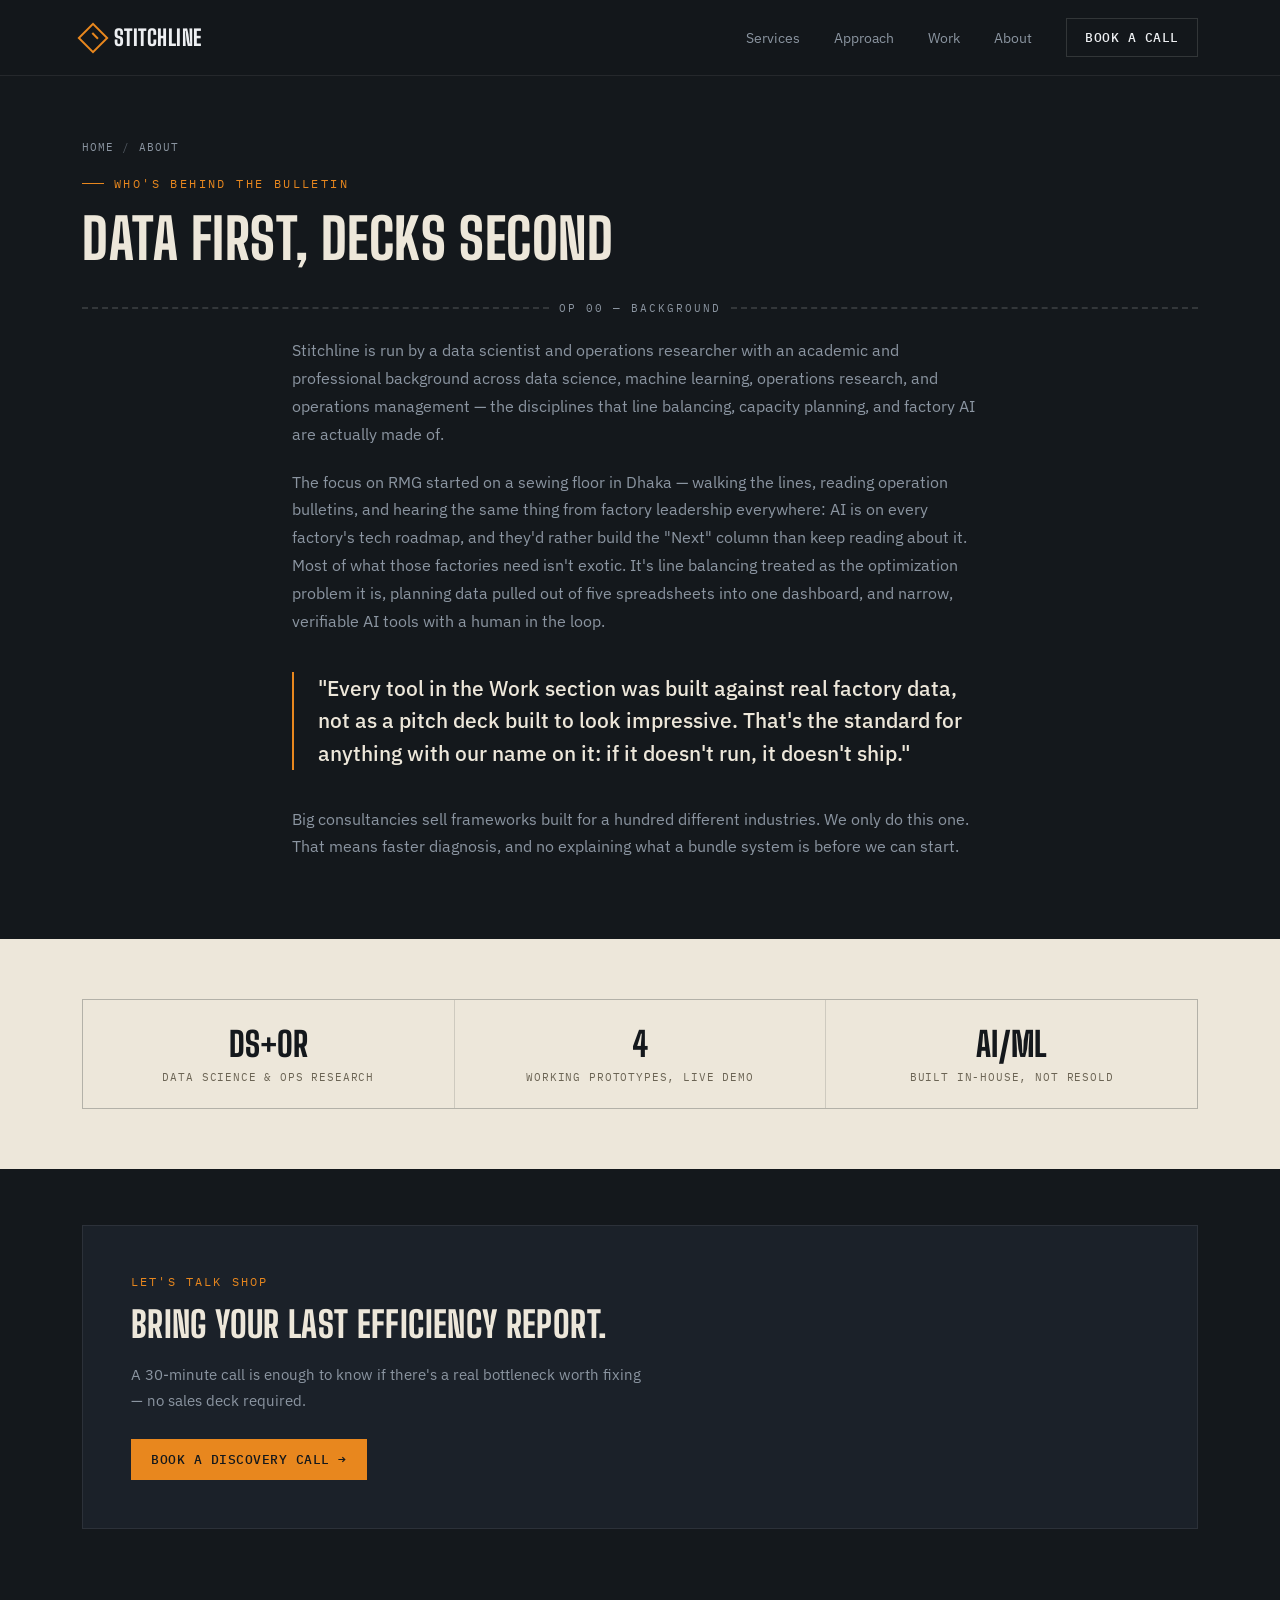
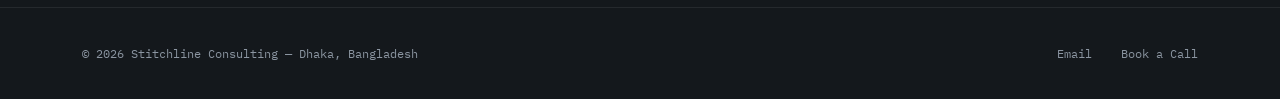
==== about.html @ 305a1938 "Stitchline demo site — 6-page static marketing site for RMG consulting Co-Authored-By: Claude Fable " ====
<!DOCTYPE html>
<html lang="en">
<head>
<meta charset="UTF-8">
<meta name="viewport" content="width=device-width, initial-scale=1.0">
<meta name="description" content="The data-science and operations-research background behind Stitchline's consulting for RMG manufacturers.">
<title>About — Stitchline</title>
<link rel="icon" href="data:image/svg+xml,%3Csvg xmlns=%27http://www.w3.org/2000/svg%27 viewBox=%270 0 32 32%27%3E%3Crect x=%276%27 y=%276%27 width=%2720%27 height=%2720%27 fill=%27none%27 stroke=%27%23e8871e%27 stroke-width=%273%27 transform=%27rotate(45 16 16)%27/%3E%3C/svg%3E">
<link rel="preconnect" href="https://fonts.googleapis.com">
<link href="https://fonts.googleapis.com/css2?family=Big+Shoulders+Display:wght@600;700;800&family=IBM+Plex+Sans:wght@400;500;600&family=IBM+Plex+Mono:wght@400;500&display=swap" rel="stylesheet">
<style>
  :root{
    --ink:#14181c;
    --panel:#1b2129;
    --panel-2:#222932;
    --paper:#ede7da;
    --paper-dim:#ddd5c2;
    --accent:#e8871e;
    --accent-2:#4fa88f;
    --text:#edeff2;
    --text-dim:#8b95a1;
    --line:rgba(237,239,242,0.14);
    --line-soft:rgba(237,239,242,0.08);
  }
  *{box-sizing:border-box;}
  html{scroll-behavior:smooth;}
  body{
    margin:0;
    background:var(--ink);
    color:var(--text);
    font-family:'IBM Plex Sans', sans-serif;
    -webkit-font-smoothing:antialiased;
  }
  h1,h2,h3{
    font-family:'Big Shoulders Display', sans-serif;
    font-weight:800;
    text-transform:uppercase;
    letter-spacing:0.01em;
    margin:0;
  }
  .mono{font-family:'IBM Plex Mono', monospace;}
  a{color:inherit;}
  .wrap{max-width:1180px; margin:0 auto; padding:0 32px;}
  img,svg{display:block; max-width:100%;}

  /* ---------- stitch divider ---------- */
  .stitch{
    display:flex; align-items:center; gap:10px;
    padding:14px 0;
  }
  .stitch .dashes{
    flex:1; height:0;
    border-top:2px dashed var(--line);
  }
  .stitch .label{
    font-family:'IBM Plex Mono', monospace;
    font-size:11px;
    letter-spacing:0.18em;
    color:var(--text-dim);
    white-space:nowrap;
    text-transform:uppercase;
  }

  /* ---------- nav ---------- */
  .nav{
    position:sticky; top:0; z-index:50;
    background:rgba(20,24,28,0.92);
    backdrop-filter:blur(6px);
    border-bottom:1px solid var(--line-soft);
  }
  .nav-inner{
    display:flex; align-items:center; justify-content:space-between;
    padding:18px 32px;
    max-width:1180px; margin:0 auto;
  }
  .brand{
    display:flex; align-items:center; gap:10px;
    font-family:'Big Shoulders Display', sans-serif;
    font-weight:800; font-size:22px; letter-spacing:0.02em;
  }
  .brand .mark{
    width:22px; height:22px;
    border:2px solid var(--accent);
    position:relative;
    transform:rotate(45deg);
  }
  .brand .mark::after{
    content:"";
    position:absolute; inset:5px;
    border-top:2px dashed var(--accent);
  }
  .nav-links{
    display:flex; align-items:center; gap:34px;
    font-size:14px;
    color:var(--text-dim);
  }
  .nav-links a{
    text-decoration:none;
    transition:color .15s ease;
  }
  .nav-links a:hover{color:var(--text);}
  .btn{
    display:inline-flex; align-items:center; gap:8px;
    font-family:'IBM Plex Mono', monospace;
    font-size:13px; letter-spacing:0.04em; text-transform:uppercase;
    padding:12px 20px;
    background:var(--accent);
    color:#14181c;
    text-decoration:none;
    border:none;
    cursor:pointer;
    font-weight:500;
    transition:transform .15s ease, background .15s ease;
  }
  .btn:hover{background:#f49a3a; transform:translateY(-1px);}
  .btn-ghost{
    background:transparent;
    color:var(--text);
    border:1px solid var(--line);
  }
  .btn-ghost:hover{border-color:var(--accent); color:var(--accent); background:transparent;}
  .nav-toggle{
    display:none;
    background:none;
    border:1px solid var(--line);
    color:var(--text);
    font-size:18px; line-height:1;
    padding:8px 12px;
    cursor:pointer;
  }
  @media (max-width:920px){
    .nav-toggle{display:block;}
    .nav-links.open{
      display:flex; flex-direction:column; align-items:flex-start; gap:20px;
      position:absolute; top:100%; left:0; right:0;
      background:var(--ink);
      border-bottom:1px solid var(--line-soft);
      padding:22px 32px;
    }
  }

  /* ---------- hero ---------- */
  .hero{
    padding:88px 0 60px;
    position:relative;
    overflow:hidden;
  }
  .hero-grid{
    display:grid;
    grid-template-columns:1.05fr 0.95fr;
    gap:56px;
    align-items:center;
  }
  .eyebrow{
    font-family:'IBM Plex Mono', monospace;
    font-size:12px; letter-spacing:0.2em; text-transform:uppercase;
    color:var(--accent);
    display:flex; align-items:center; gap:10px;
    margin-bottom:20px;
  }
  .eyebrow::before{
    content:"";
    width:22px; height:1px;
    background:var(--accent);
  }
  .hero h1{
    font-size:clamp(40px,5vw,64px);
    line-height:0.98;
    color:var(--paper);
  }
  .hero h1 .accent{color:var(--accent);}
  .hero p.sub{
    font-size:17px;
    line-height:1.6;
    color:var(--text-dim);
    max-width:480px;
    margin:24px 0 34px;
  }
  .hero-ctas{display:flex; gap:14px; flex-wrap:wrap;}

  .hero-stats{
    display:flex; gap:34px;
    margin-top:46px;
    padding-top:26px;
    border-top:1px solid var(--line-soft);
  }
  .hero-stats div{display:flex; flex-direction:column; gap:4px;}
  .hero-stats .num{
    font-family:'Big Shoulders Display', sans-serif;
    font-weight:700; font-size:30px; color:var(--paper);
  }
  .hero-stats .lbl{
    font-family:'IBM Plex Mono', monospace;
    font-size:11px; letter-spacing:0.08em; text-transform:uppercase; color:var(--text-dim);
  }

  /* ---------- line balancing chart (hero visual) ---------- */
  .chart-card{
    background:var(--panel);
    border:1px solid var(--line-soft);
    padding:22px 22px 18px;
  }
  .chart-card .chart-head{
    display:flex; justify-content:space-between; align-items:baseline;
    margin-bottom:16px;
    font-family:'IBM Plex Mono', monospace;
    font-size:11px; letter-spacing:0.08em; text-transform:uppercase; color:var(--text-dim);
  }
  .chart-card .chart-head .tag{
    color:var(--accent-2);
  }
  .bars{
    display:flex; align-items:flex-end; gap:10px;
    height:180px;
    position:relative;
  }
  .bars .target{
    position:absolute; left:0; right:0;
    border-top:2px dashed var(--text-dim);
    opacity:.6;
  }
  .bar-col{flex:1; display:flex; flex-direction:column; align-items:center; gap:8px;}
  .bar{
    width:100%;
    background:var(--panel-2);
    border-top:3px solid var(--accent);
    position:relative;
  }
  .bar.balanced{border-top-color:var(--accent-2);}
  .bar-col .op{
    font-family:'IBM Plex Mono', monospace;
    font-size:10px; color:var(--text-dim);
  }
  .chart-foot{
    display:flex; justify-content:space-between;
    margin-top:14px; padding-top:14px;
    border-top:1px solid var(--line-soft);
    font-family:'IBM Plex Mono', monospace;
    font-size:11px; color:var(--text-dim);
  }
  .chart-foot b{color:var(--paper); font-weight:500;}

  /* ---------- section shell ---------- */
  section{padding:78px 0;}
  .section-head{
    display:flex; justify-content:space-between; align-items:flex-end;
    gap:20px; margin-bottom:44px; flex-wrap:wrap;
  }
  .section-head h2{
    font-size:clamp(28px,3.4vw,42px);
    color:var(--paper);
  }
  .section-head p{
    color:var(--text-dim);
    max-width:420px;
    line-height:1.6;
    font-size:15px;
  }
  .kicker{
    font-family:'IBM Plex Mono', monospace;
    font-size:12px; letter-spacing:0.18em; text-transform:uppercase;
    color:var(--accent); margin-bottom:10px; display:block;
  }

  /* ---------- operation bulletin (services) ---------- */
  .bulletin{
    background:var(--panel);
    border:1px solid var(--line-soft);
  }
  .bulletin-row{
    display:grid;
    grid-template-columns:70px 1.4fr 1fr 1fr;
    gap:20px;
    padding:22px 26px;
    border-bottom:1px solid var(--line-soft);
    align-items:center;
    transition:background .15s ease;
  }
  .bulletin-row:last-child{border-bottom:none;}
  .bulletin-row:hover{background:var(--panel-2);}
  .bulletin-row.head{
    font-family:'IBM Plex Mono', monospace;
    font-size:11px; letter-spacing:0.1em; text-transform:uppercase;
    color:var(--text-dim);
    padding:14px 26px;
  }
  .op-no{
    font-family:'IBM Plex Mono', monospace;
    font-size:13px; color:var(--accent);
  }
  .op-name{
    font-size:17px; font-weight:600; color:var(--paper);
  }
  .op-name span{
    display:block; font-size:13px; font-weight:400; color:var(--text-dim); margin-top:4px; line-height:1.5;
  }
  .op-method, .op-outcome{
    font-family:'IBM Plex Mono', monospace;
    font-size:12.5px; color:var(--text-dim); line-height:1.6;
  }
  .op-outcome b{color:var(--accent-2); font-weight:500;}

  /* ---------- pillar tags ---------- */
  .pillar-tag{
    display:inline-flex; align-items:center; justify-content:center;
    width:22px; height:22px;
    font-family:'IBM Plex Mono', monospace;
    font-size:10px; font-weight:500;
    border:1px solid var(--line);
    color:var(--text-dim);
    flex-shrink:0;
  }
  .pillar-tag.on{
    border-color:var(--accent-2);
    color:var(--accent-2);
  }

  /* ---------- AI maturity ladder ---------- */
  .ladder-legend{
    display:flex; gap:22px; margin-bottom:26px; flex-wrap:wrap;
    font-family:'IBM Plex Mono', monospace; font-size:11.5px; color:var(--text-dim);
  }
  .ladder-legend span{display:flex; align-items:center; gap:8px;}
  .ladder-legend i{width:10px; height:10px; display:inline-block;}
  .ladder{
    background:var(--panel);
    border:1px solid var(--line-soft);
  }
  .ladder-row{
    display:grid;
    grid-template-columns:210px 1fr 1fr 1fr;
    border-bottom:1px solid var(--line-soft);
  }
  .ladder-row:last-child{border-bottom:none;}
  .ladder-row.head > div{
    font-family:'IBM Plex Mono', monospace;
    font-size:10.5px; letter-spacing:0.1em; text-transform:uppercase;
    color:var(--text-dim);
    padding:14px 20px;
  }
  .ladder-row.head .now-col{color:var(--text-dim);}
  .ladder-row.head .next-col{color:var(--accent);}
  .ladder-row.head .future-col{color:var(--text-dim);}
  .ladder-cap{
    padding:20px 20px 20px 22px;
    display:flex; align-items:center; gap:10px;
    border-right:1px solid var(--line-soft);
  }
  .ladder-cap .name{font-size:14.5px; font-weight:600; color:var(--paper); line-height:1.4;}
  .ladder-cell{
    padding:18px 20px;
    font-size:12.5px; line-height:1.6; color:var(--text-dim);
    border-right:1px solid var(--line-soft);
  }
  .ladder-cell:last-child{border-right:none;}
  .ladder-cell.next-col{
    background:rgba(232,135,30,0.07);
    color:var(--paper);
    position:relative;
  }
  .ladder-note{
    margin-top:22px;
    padding:18px 22px;
    border:1px dashed var(--line);
    display:flex; align-items:center; gap:14px;
    font-size:13px; color:var(--text-dim); line-height:1.6;
  }
  .ladder-note b{color:var(--accent); font-weight:500;}

  /* ---------- approach (line stations) ---------- */
  .stations{
    display:grid;
    grid-template-columns:repeat(4,1fr);
    gap:1px;
    background:var(--line-soft);
    border:1px solid var(--line-soft);
  }
  .station{
    background:var(--ink);
    padding:30px 26px;
    position:relative;
  }
  .station .st-no{
    font-family:'Big Shoulders Display', sans-serif;
    font-size:44px; font-weight:800;
    color:var(--panel-2);
    -webkit-text-stroke:1px var(--line);
    line-height:1;
    margin-bottom:18px;
  }
  .station h3{
    font-size:19px; color:var(--paper); margin-bottom:10px;
    text-transform:none; letter-spacing:0; font-weight:700;
  }
  .station p{
    font-size:13.5px; color:var(--text-dim); line-height:1.6; margin:0;
  }
  .station::after{
    content:"";
    position:absolute; right:0; top:30%; bottom:30%;
    border-right:2px dashed var(--line);
  }
  .station:last-child::after{display:none;}

  /* ---------- capabilities ---------- */
  .cap-grid{
    display:grid;
    grid-template-columns:repeat(4,1fr);
    gap:22px;
  }
  @media (max-width:1080px){
    .cap-grid{grid-template-columns:repeat(2,1fr);}
  }
  .cap-card{
    background:var(--panel);
    border:1px solid var(--line-soft);
    padding:26px;
    display:flex; flex-direction:column; gap:18px;
  }
  .cap-card .cap-tag{
    font-family:'IBM Plex Mono', monospace;
    font-size:10.5px; letter-spacing:0.1em; text-transform:uppercase;
    color:var(--accent-2);
    border:1px solid var(--accent-2);
    align-self:flex-start;
    padding:3px 8px;
  }
  .cap-card h3{
    font-size:20px; color:var(--paper); text-transform:none; letter-spacing:0;
  }
  .cap-card p{
    font-size:13.5px; color:var(--text-dim); line-height:1.6; margin:0;
  }
  .cap-visual{
    height:110px;
    background:var(--panel-2);
    border:1px solid var(--line-soft);
    display:flex; align-items:center; justify-content:center;
    padding:14px;
  }
  /* mini visuals */
  .mini-sam{width:100%; display:flex; flex-direction:column; gap:6px;}
  .mini-sam .row{display:flex; align-items:center; gap:8px;}
  .mini-sam .track{flex:1; height:6px; background:var(--ink); position:relative;}
  .mini-sam .fill{position:absolute; top:0; left:0; bottom:0; background:var(--accent);}
  .mini-sam .lab{font-family:'IBM Plex Mono',monospace; font-size:9px; color:var(--text-dim); width:38px;}

  .mini-dash{width:100%; display:grid; grid-template-columns:1fr 1fr; gap:8px;}
  .mini-dash .cell{background:var(--ink); border:1px solid var(--line-soft); padding:8px; display:flex; flex-direction:column; justify-content:center; gap:2px;}
  .mini-dash .cell .v{font-family:'IBM Plex Mono',monospace; font-size:15px; color:var(--accent-2);}
  .mini-dash .cell .k{font-family:'IBM Plex Mono',monospace; font-size:8px; color:var(--text-dim); text-transform:uppercase; letter-spacing:.05em;}

  .mini-flow{width:100%; display:flex; align-items:center; justify-content:space-between;}
  .mini-flow .node{width:26px; height:26px; border:2px solid var(--accent); border-radius:50%; flex-shrink:0;}
  .mini-flow .node.filled{background:var(--accent-2); border-color:var(--accent-2);}
  .mini-flow .connector{flex:1; height:0; border-top:2px dashed var(--line);}

  .mini-agent{width:100%; display:flex; flex-direction:column; gap:6px;}
  .mini-agent .step{
    display:flex; align-items:center; gap:8px;
    font-family:'IBM Plex Mono', monospace; font-size:9.5px; color:var(--text-dim);
    padding:6px 9px;
    background:var(--ink); border:1px solid var(--line-soft);
  }
  .mini-agent .step .dot{width:6px; height:6px; border-radius:50%; background:var(--accent); flex-shrink:0;}
  .mini-agent .step.done .dot{background:var(--accent-2);}
  .mini-agent .step.done{color:var(--paper);}

  /* ---------- trust band ---------- */
  .trust{
    background:var(--paper);
    color:var(--ink);
  }
  .trust-inner{
    display:grid;
    grid-template-columns:1.1fr 1fr;
    gap:60px;
    align-items:center;
  }
  .trust h2{color:var(--ink);}
  .trust p{
    font-size:15.5px; line-height:1.7; color:#4a4436;
    margin:20px 0 0;
  }
  .stamp-row{
    display:grid; grid-template-columns:repeat(3,1fr); gap:1px;
    background:rgba(20,24,28,0.14);
    border:1px solid rgba(20,24,28,0.14);
  }
  .stamp{
    background:var(--paper);
    padding:24px 18px;
    text-align:center;
  }
  .stamp .v{
    font-family:'Big Shoulders Display', sans-serif;
    font-weight:800; font-size:34px;
  }
  .stamp .k{
    font-family:'IBM Plex Mono', monospace;
    font-size:10.5px; text-transform:uppercase; letter-spacing:.08em; color:#6b6454;
    margin-top:6px;
  }

  /* ---------- CTA: bundle ticket ---------- */
  .ticket-wrap{
    background:var(--panel);
    border:1px solid var(--line-soft);
    display:grid;
    grid-template-columns:1fr 260px;
    position:relative;
  }
  .ticket-wrap::before{
    content:"";
    position:absolute; top:0; bottom:0; left:calc(100% - 260px);
    border-left:2px dashed var(--line);
  }
  .ticket-wrap::after{
    content:"";
    position:absolute; left:calc(100% - 260px);
    top:0; width:0; height:0;
  }
  .ticket-main{
    padding:56px;
  }
  .ticket-main .kicker{margin-bottom:16px;}
  .ticket-main h2{
    font-size:clamp(30px,3.6vw,46px);
    color:var(--paper);
    max-width:520px;
  }
  .ticket-main p{
    color:var(--text-dim); font-size:15.5px; line-height:1.7;
    max-width:460px; margin:20px 0 30px;
  }
  .ticket-stub{
    padding:56px 40px;
    display:flex; flex-direction:column; justify-content:center; gap:16px;
    background:var(--panel-2);
  }
  .ticket-stub .row{
    display:flex; justify-content:space-between;
    font-family:'IBM Plex Mono', monospace;
    font-size:12px; color:var(--text-dim);
    padding-bottom:12px; border-bottom:1px solid var(--line-soft);
  }
  .ticket-stub .row b{color:var(--paper); font-weight:500;}
  .ticket-stub .btn{width:100%; justify-content:center; margin-top:8px;}

  /* ---------- footer ---------- */
  footer{
    border-top:1px solid var(--line-soft);
    padding:38px 0;
  }
  .foot-inner{
    display:flex; justify-content:space-between; align-items:center;
    flex-wrap:wrap; gap:16px;
    font-family:'IBM Plex Mono', monospace;
    font-size:12px; color:var(--text-dim);
  }
  .foot-inner a{text-decoration:none; margin-left:22px; color:var(--text-dim);}
  .foot-inner a:hover{color:var(--accent);}

  /* ---------- responsive ---------- */
  @media (max-width:920px){
    .nav-links{display:none;}
    .hero-grid{grid-template-columns:1fr;}
    .trust-inner{grid-template-columns:1fr; gap:34px;}
    .stations{grid-template-columns:1fr 1fr;}
    .cap-grid{grid-template-columns:1fr;}
    .bulletin-row{grid-template-columns:1fr; gap:6px;}
    .bulletin-row.head{display:none;}
    .op-no{color:var(--accent);}
    .ticket-wrap{grid-template-columns:1fr;}
    .ticket-wrap::before, .ticket-wrap::after{display:none;}
    .hero-stats{flex-wrap:wrap; row-gap:18px;}
  }
  @media (max-width:600px){
    .stations{grid-template-columns:1fr;}
    .station::after{display:none;}
  }
  @media (prefers-reduced-motion: reduce){
    *{transition:none !important; animation:none !important;}
  }

  /* ---------- inner page header ---------- */
  .inner-hero{
    padding:64px 0 20px;
  }
  .inner-hero .intro{
    font-size:16.5px; line-height:1.65; color:var(--text-dim);
    max-width:600px; margin-top:20px;
  }
  .inner-hero h1{
    font-size:clamp(36px,5vw,56px);
    line-height:1;
    color:var(--paper);
    max-width:760px;
  }
  .crumb{
    font-family:'IBM Plex Mono', monospace;
    font-size:11px; letter-spacing:0.1em; text-transform:uppercase;
    color:var(--text-dim);
    display:flex; align-items:center; gap:8px;
    margin-bottom:22px;
  }
  .crumb a{text-decoration:none; color:var(--text-dim);}
  .crumb a:hover{color:var(--accent);}
  .crumb .sep{opacity:.5;}

  /* ---------- expanded service block (Services page) ---------- */
  .svc-block{
    border-top:1px solid var(--line-soft);
    padding:44px 0;
    display:grid;
    grid-template-columns:70px 1fr 260px;
    gap:34px;
  }
  .svc-block:last-of-type{border-bottom:1px solid var(--line-soft);}
  .svc-no{
    font-family:'Big Shoulders Display', sans-serif;
    font-weight:800; font-size:15px; color:var(--accent);
  }
  .svc-block h3{
    font-size:24px; color:var(--paper); text-transform:none; letter-spacing:0;
    margin-bottom:12px;
  }
  .svc-block p{font-size:15px; line-height:1.7; color:var(--text-dim); margin:0 0 18px;}
  .svc-block ul{margin:0; padding-left:18px; color:var(--text-dim); font-size:14px; line-height:1.9;}
  .svc-block li::marker{color:var(--accent);}
  .svc-outcome{
    background:var(--panel);
    border:1px solid var(--line-soft);
    padding:20px;
    align-self:start;
  }
  .svc-outcome .lbl{
    font-family:'IBM Plex Mono', monospace; font-size:10px; letter-spacing:0.1em;
    text-transform:uppercase; color:var(--text-dim); margin-bottom:8px; display:block;
  }
  .svc-outcome .val{font-size:16px; color:var(--accent-2); font-weight:600; line-height:1.4;}
  .svc-examples{
    margin-top:18px; padding:18px 20px;
    border:1px dashed var(--line);
  }
  .svc-examples .lbl{
    font-family:'IBM Plex Mono', monospace; font-size:10px; letter-spacing:0.1em;
    text-transform:uppercase; color:var(--accent); margin-bottom:10px; display:block;
  }

  /* ---------- station detail meta (Approach page) ---------- */
  .stations.stations-2col{grid-template-columns:repeat(2,1fr);}
  .station .station-meta{
    margin-top:16px; padding-top:16px;
    border-top:1px dashed var(--line-soft);
    display:flex; flex-direction:column; gap:7px;
  }
  .station-meta .row{
    display:flex; justify-content:space-between; gap:12px;
    font-family:'IBM Plex Mono', monospace; font-size:10.5px; color:var(--text-dim);
    line-height:1.5;
  }
  .station-meta .row b{color:var(--paper); font-weight:500; text-align:right;}
  .approach-close{
    margin-top:40px; padding:22px 26px;
    border:1px dashed var(--line);
    font-size:14.5px; color:var(--text-dim); line-height:1.7;
  }
  .approach-close b{color:var(--paper); font-weight:500;}

  /* ---------- work page cap grid ---------- */
  .cap-grid.cap-grid-wide{grid-template-columns:repeat(2,1fr);}
  .cap-card.cap-card-wide{gap:20px;}
  .cap-card.cap-card-wide .cap-visual{height:130px;}
  .cap-why{
    margin-top:2px; padding-top:16px; border-top:1px solid var(--line-soft);
  }
  .cap-why .lbl{
    font-family:'IBM Plex Mono', monospace; font-size:10px; letter-spacing:0.1em;
    text-transform:uppercase; color:var(--accent-2); margin-bottom:8px; display:block;
  }
  .cap-why p{margin:0;}
  @media (max-width:820px){
    .cap-grid.cap-grid-wide{grid-template-columns:1fr;}
  }

  /* ---------- about page ---------- */
  .pullquote{
    font-family:'IBM Plex Sans', sans-serif;
    font-size:21px; font-weight:500; line-height:1.55;
    color:var(--paper);
    border-left:2px solid var(--accent);
    padding-left:24px;
    margin:36px 0;
  }
  .about-body p{font-size:15.5px; line-height:1.8; color:var(--text-dim); margin:0 0 20px;}
  .about-body p:last-child{margin-bottom:0;}
  .fill-in{
    color:var(--accent);
    font-style:normal;
  }

  /* ---------- contact form ---------- */
  .form-panel{
    padding:56px 40px;
    background:var(--panel-2);
    display:flex; flex-direction:column; gap:18px;
  }
  .field{display:flex; flex-direction:column; gap:8px;}
  .field label{
    font-family:'IBM Plex Mono', monospace; font-size:10.5px;
    letter-spacing:0.08em; text-transform:uppercase; color:var(--text-dim);
  }
  .field input, .field textarea{
    background:var(--ink);
    border:1px solid var(--line-soft);
    color:var(--text);
    font-family:'IBM Plex Sans', sans-serif;
    font-size:14px;
    padding:12px 14px;
    resize:vertical;
  }
  .field input:focus, .field textarea:focus{
    outline:none; border-color:var(--accent);
  }
  .field textarea{min-height:84px;}
  .form-panel .btn{width:100%; justify-content:center; margin-top:4px;}
  .form-note{
    font-size:12px; color:var(--text-dim); line-height:1.6; margin-top:4px;
  }
  .contact-ticket-row{
    display:flex; gap:22px; flex-wrap:wrap;
    margin-bottom:8px;
  }
  .contact-ticket-row .row{
    font-family:'IBM Plex Mono', monospace; font-size:11.5px; color:var(--text-dim);
  }
  .contact-ticket-row .row b{color:var(--paper); font-weight:500; margin-left:6px;}

  @media (max-width:920px){
    .svc-block{grid-template-columns:1fr; gap:14px;}
    .stations.stations-2col{grid-template-columns:1fr;}
    .station::after{display:none;}
  }

  /* ---------- generic page CTA panel ---------- */
  .cta-panel{
    background:var(--panel);
    border:1px solid var(--line-soft);
    padding:48px;
  }
  .cta-panel .kicker{margin-bottom:14px;}
  .cta-panel h2{font-size:clamp(26px,3.2vw,36px); color:var(--paper); max-width:600px;}
  .cta-panel p{color:var(--text-dim); font-size:15px; line-height:1.7; max-width:520px; margin:16px 0 26px;}

</style>
<body>

<nav class="nav">
  <div class="nav-inner">
    <a href="index.html" style="text-decoration:none;"><div class="brand"><span class="mark"></span>STITCHLINE</div></a>
    <button class="nav-toggle" aria-label="Menu" aria-expanded="false" onclick="var l=document.querySelector('.nav-links');l.classList.toggle('open');this.setAttribute('aria-expanded',l.classList.contains('open'));">☰</button>
    <div class="nav-links">
      <a href="services.html">Services</a>
      <a href="approach.html">Approach</a>
      <a href="work.html">Work</a>
      <a href="about.html">About</a>
      <a href="contact.html" class="btn btn-ghost" style="padding:10px 18px;">Book a Call</a>
    </div>
  </div>
</nav>


<header class="inner-hero">
  <div class="wrap">
    <div class="crumb"><a href="index.html">Home</a><span class="sep">/</span><span>About</span></div>
    <span class="eyebrow">Who's Behind the Bulletin</span>
    <h1>Data First, Decks Second</h1>
  </div>
</header>

<div class="wrap"><div class="stitch"><div class="dashes"></div><span class="label">Op 00 — Background</span><div class="dashes"></div></div></div>

<section style="padding-top:8px;">
  <div class="wrap" style="max-width:760px;">
    <div class="about-body">
      <p>Stitchline is run by a data scientist and operations researcher with an academic and professional background across data science, machine learning, operations research, and operations management — the disciplines that line balancing, capacity planning, and factory AI are actually made of.</p>

      <p>The focus on RMG started on a sewing floor in Dhaka — walking the lines, reading operation bulletins, and hearing the same thing from factory leadership everywhere: AI is on every factory's tech roadmap, and they'd rather build the "Next" column than keep reading about it. Most of what those factories need isn't exotic. It's line balancing treated as the optimization problem it is, planning data pulled out of five spreadsheets into one dashboard, and narrow, verifiable AI tools with a human in the loop.</p>

      <div class="pullquote">"Every tool in the Work section was built against real factory data, not as a pitch deck built to look impressive. That's the standard for anything with our name on it: if it doesn't run, it doesn't ship."</div>

      <p>Big consultancies sell frameworks built for a hundred different industries. We only do this one. That means faster diagnosis, and no explaining what a bundle system is before we can start.</p>
    </div>
  </div>
</section>

<section class="trust" style="padding:60px 0;">
  <div class="wrap">
    <div class="stamp-row">
      <div class="stamp"><div class="v mono">DS+OR</div><div class="k">Data Science &amp; Ops Research</div></div>
      <div class="stamp"><div class="v mono">4</div><div class="k">Working Prototypes, Live Demo</div></div>
      <div class="stamp"><div class="v mono">AI/ML</div><div class="k">Built In-House, Not Resold</div></div>
    </div>
  </div>
</section>

<section style="padding-top:56px;">
  <div class="wrap">
    <div class="cta-panel">
      <span class="kicker">Let's Talk Shop</span>
      <h2>Bring your last efficiency report.</h2>
      <p>A 30-minute call is enough to know if there's a real bottleneck worth fixing — no sales deck required.</p>
      <a href="contact.html" class="btn">Book a Discovery Call →</a>
    </div>
  </div>
</section>

<footer>
  <div class="wrap foot-inner">
    <span>© 2026 Stitchline Consulting — Dhaka, Bangladesh</span>
    <div>
      <a href="mailto:hello@stitchline.co">Email</a>
      <a href="contact.html">Book a Call</a>
    </div>
  </div>
</footer>

</body>
</html>
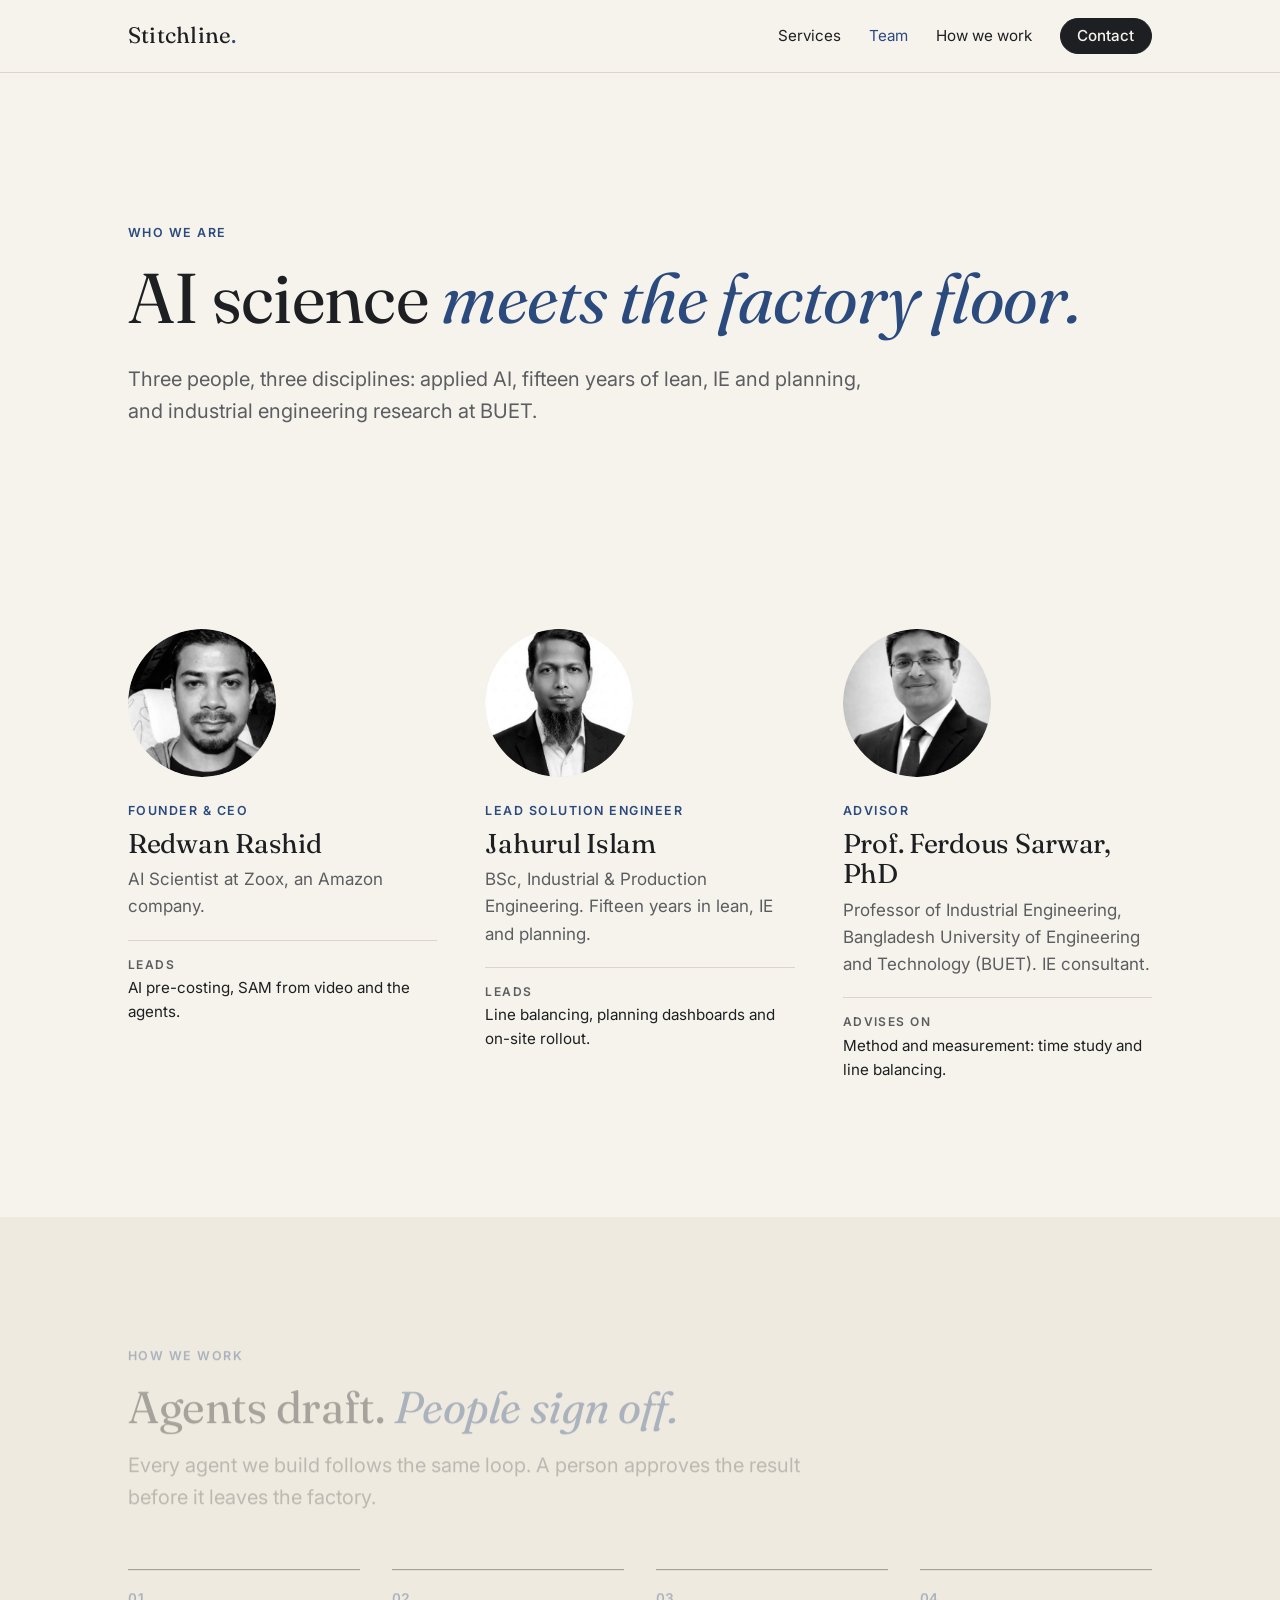
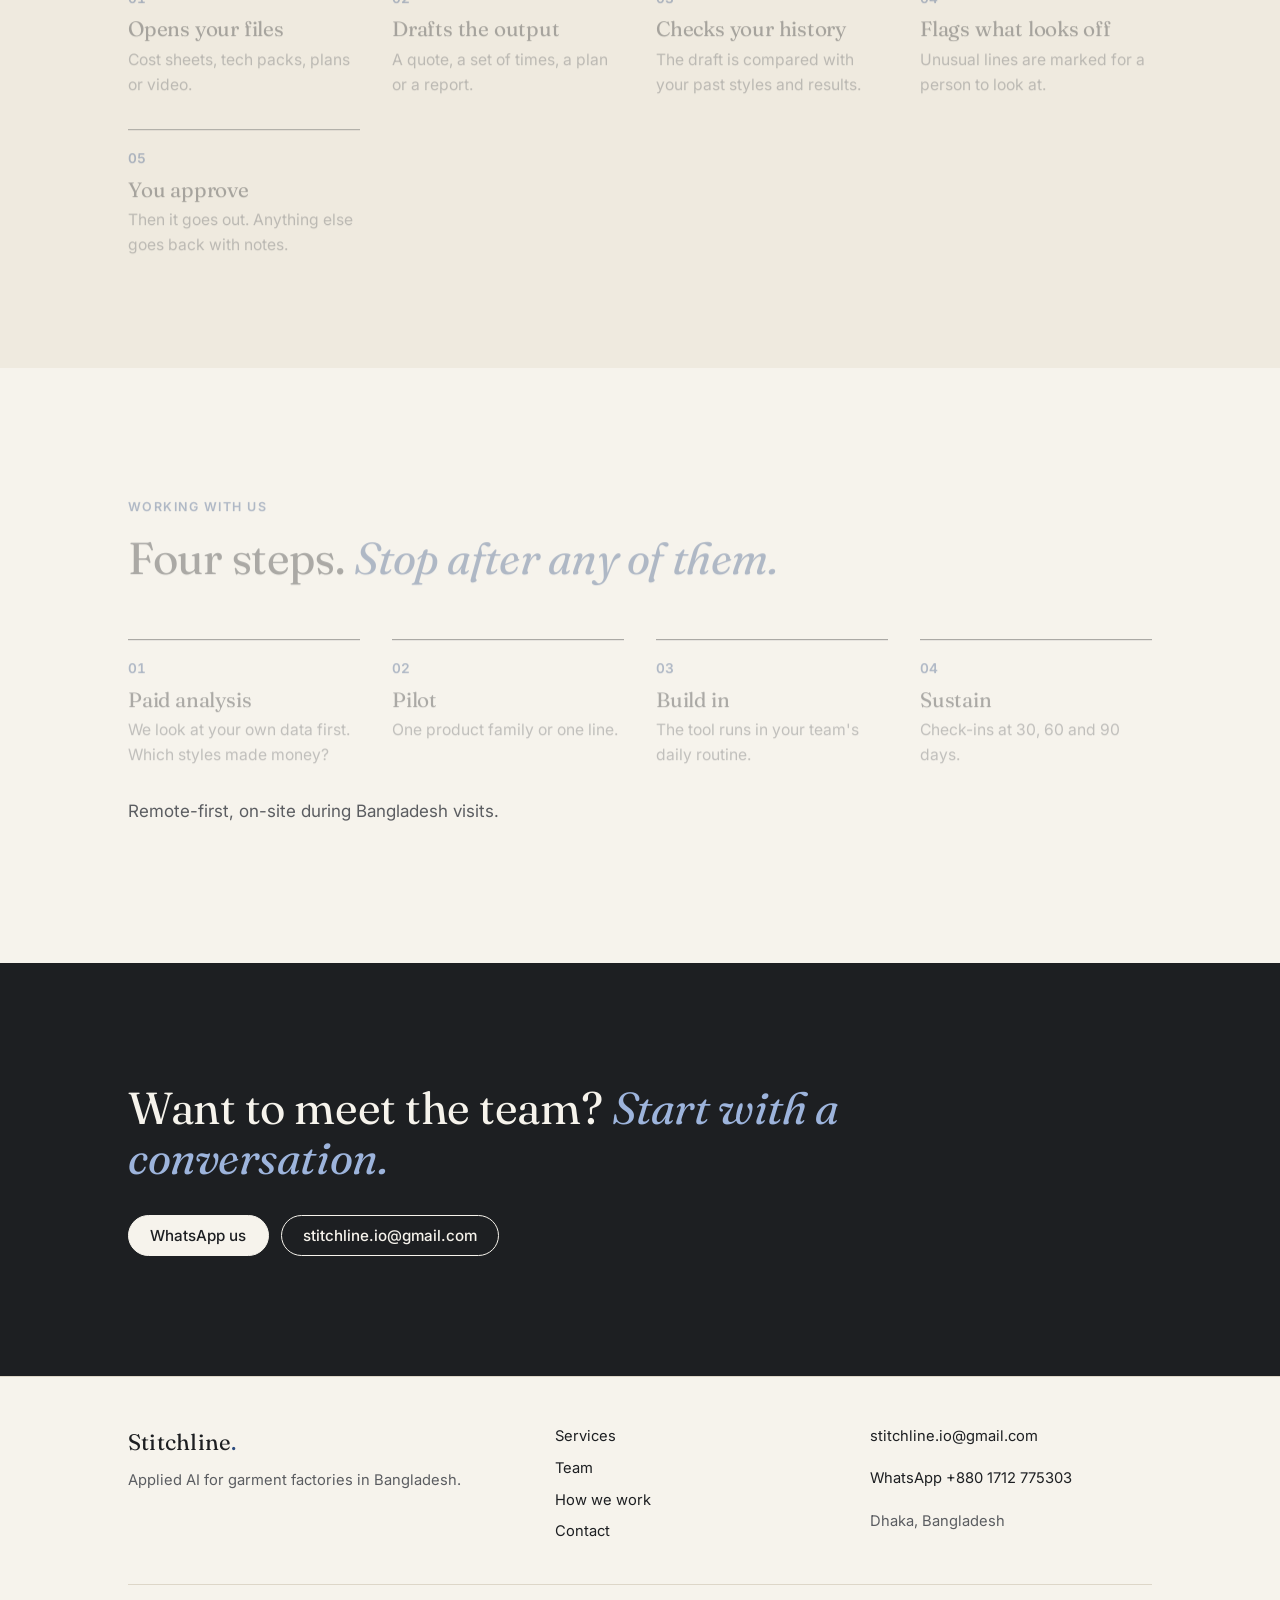
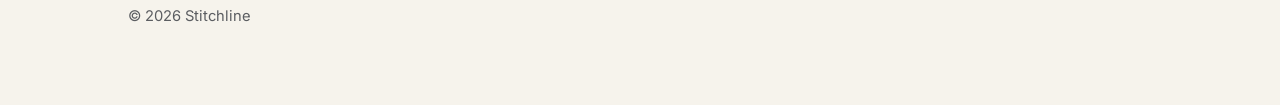
==== commit 32d1ee3e: "feat: contact page and redirects for old URLs Co-Authored-By: Claude Opus 5.5 <noreply@anthropic.com" ====
--- a/about.html
+++ b/about.html
@@ -1,830 +1,18 @@
-<!DOCTYPE html>
+<!doctype html>
 <html lang="en">
 <head>
-<meta charset="UTF-8">
-<meta name="viewport" content="width=device-width, initial-scale=1.0">
-<meta name="description" content="The data-science and operations-research background behind Stitchline's consulting for RMG manufacturers.">
-<title>About — Stitchline</title>
-<link rel="icon" href="data:image/svg+xml,%3Csvg xmlns=%27http://www.w3.org/2000/svg%27 viewBox=%270 0 32 32%27%3E%3Crect x=%276%27 y=%276%27 width=%2720%27 height=%2720%27 fill=%27none%27 stroke=%27%23e8871e%27 stroke-width=%273%27 transform=%27rotate(45 16 16)%27/%3E%3C/svg%3E">
-<link rel="preconnect" href="https://fonts.googleapis.com">
-<link href="https://fonts.googleapis.com/css2?family=Big+Shoulders+Display:wght@600;700;800&family=IBM+Plex+Sans:wght@400;500;600&family=IBM+Plex+Mono:wght@400;500&display=swap" rel="stylesheet">
-<style>
-  :root{
-    --ink:#14181c;
-    --panel:#1b2129;
-    --panel-2:#222932;
-    --paper:#ede7da;
-    --paper-dim:#ddd5c2;
-    --accent:#e8871e;
-    --accent-2:#4fa88f;
-    --text:#edeff2;
-    --text-dim:#8b95a1;
-    --line:rgba(237,239,242,0.14);
-    --line-soft:rgba(237,239,242,0.08);
-  }
-  *{box-sizing:border-box;}
-  html{scroll-behavior:smooth;}
-  body{
-    margin:0;
-    background:var(--ink);
-    color:var(--text);
-    font-family:'IBM Plex Sans', sans-serif;
-    -webkit-font-smoothing:antialiased;
-  }
-  h1,h2,h3{
-    font-family:'Big Shoulders Display', sans-serif;
-    font-weight:800;
-    text-transform:uppercase;
-    letter-spacing:0.01em;
-    margin:0;
-  }
-  .mono{font-family:'IBM Plex Mono', monospace;}
-  a{color:inherit;}
-  .wrap{max-width:1180px; margin:0 auto; padding:0 32px;}
-  img,svg{display:block; max-width:100%;}
-
-  /* ---------- stitch divider ---------- */
-  .stitch{
-    display:flex; align-items:center; gap:10px;
-    padding:14px 0;
-  }
-  .stitch .dashes{
-    flex:1; height:0;
-    border-top:2px dashed var(--line);
-  }
-  .stitch .label{
-    font-family:'IBM Plex Mono', monospace;
-    font-size:11px;
-    letter-spacing:0.18em;
-    color:var(--text-dim);
-    white-space:nowrap;
-    text-transform:uppercase;
-  }
-
-  /* ---------- nav ---------- */
-  .nav{
-    position:sticky; top:0; z-index:50;
-    background:rgba(20,24,28,0.92);
-    backdrop-filter:blur(6px);
-    border-bottom:1px solid var(--line-soft);
-  }
-  .nav-inner{
-    display:flex; align-items:center; justify-content:space-between;
-    padding:18px 32px;
-    max-width:1180px; margin:0 auto;
-  }
-  .brand{
-    display:flex; align-items:center; gap:10px;
-    font-family:'Big Shoulders Display', sans-serif;
-    font-weight:800; font-size:22px; letter-spacing:0.02em;
-  }
-  .brand .mark{
-    width:22px; height:22px;
-    border:2px solid var(--accent);
-    position:relative;
-    transform:rotate(45deg);
-  }
-  .brand .mark::after{
-    content:"";
-    position:absolute; inset:5px;
-    border-top:2px dashed var(--accent);
-  }
-  .nav-links{
-    display:flex; align-items:center; gap:34px;
-    font-size:14px;
-    color:var(--text-dim);
-  }
-  .nav-links a{
-    text-decoration:none;
-    transition:color .15s ease;
-  }
-  .nav-links a:hover{color:var(--text);}
-  .btn{
-    display:inline-flex; align-items:center; gap:8px;
-    font-family:'IBM Plex Mono', monospace;
-    font-size:13px; letter-spacing:0.04em; text-transform:uppercase;
-    padding:12px 20px;
-    background:var(--accent);
-    color:#14181c;
-    text-decoration:none;
-    border:none;
-    cursor:pointer;
-    font-weight:500;
-    transition:transform .15s ease, background .15s ease;
-  }
-  .btn:hover{background:#f49a3a; transform:translateY(-1px);}
-  .btn-ghost{
-    background:transparent;
-    color:var(--text);
-    border:1px solid var(--line);
-  }
-  .btn-ghost:hover{border-color:var(--accent); color:var(--accent); background:transparent;}
-  .nav-toggle{
-    display:none;
-    background:none;
-    border:1px solid var(--line);
-    color:var(--text);
-    font-size:18px; line-height:1;
-    padding:8px 12px;
-    cursor:pointer;
-  }
-  @media (max-width:920px){
-    .nav-toggle{display:block;}
-    .nav-links.open{
-      display:flex; flex-direction:column; align-items:flex-start; gap:20px;
-      position:absolute; top:100%; left:0; right:0;
-      background:var(--ink);
-      border-bottom:1px solid var(--line-soft);
-      padding:22px 32px;
-    }
-  }
-
-  /* ---------- hero ---------- */
-  .hero{
-    padding:88px 0 60px;
-    position:relative;
-    overflow:hidden;
-  }
-  .hero-grid{
-    display:grid;
-    grid-template-columns:1.05fr 0.95fr;
-    gap:56px;
-    align-items:center;
-  }
-  .eyebrow{
-    font-family:'IBM Plex Mono', monospace;
-    font-size:12px; letter-spacing:0.2em; text-transform:uppercase;
-    color:var(--accent);
-    display:flex; align-items:center; gap:10px;
-    margin-bottom:20px;
-  }
-  .eyebrow::before{
-    content:"";
-    width:22px; height:1px;
-    background:var(--accent);
-  }
-  .hero h1{
-    font-size:clamp(40px,5vw,64px);
-    line-height:0.98;
-    color:var(--paper);
-  }
-  .hero h1 .accent{color:var(--accent);}
-  .hero p.sub{
-    font-size:17px;
-    line-height:1.6;
-    color:var(--text-dim);
-    max-width:480px;
-    margin:24px 0 34px;
-  }
-  .hero-ctas{display:flex; gap:14px; flex-wrap:wrap;}
-
-  .hero-stats{
-    display:flex; gap:34px;
-    margin-top:46px;
-    padding-top:26px;
-    border-top:1px solid var(--line-soft);
-  }
-  .hero-stats div{display:flex; flex-direction:column; gap:4px;}
-  .hero-stats .num{
-    font-family:'Big Shoulders Display', sans-serif;
-    font-weight:700; font-size:30px; color:var(--paper);
-  }
-  .hero-stats .lbl{
-    font-family:'IBM Plex Mono', monospace;
-    font-size:11px; letter-spacing:0.08em; text-transform:uppercase; color:var(--text-dim);
-  }
-
-  /* ---------- line balancing chart (hero visual) ---------- */
-  .chart-card{
-    background:var(--panel);
-    border:1px solid var(--line-soft);
-    padding:22px 22px 18px;
-  }
-  .chart-card .chart-head{
-    display:flex; justify-content:space-between; align-items:baseline;
-    margin-bottom:16px;
-    font-family:'IBM Plex Mono', monospace;
-    font-size:11px; letter-spacing:0.08em; text-transform:uppercase; color:var(--text-dim);
-  }
-  .chart-card .chart-head .tag{
-    color:var(--accent-2);
-  }
-  .bars{
-    display:flex; align-items:flex-end; gap:10px;
-    height:180px;
-    position:relative;
-  }
-  .bars .target{
-    position:absolute; left:0; right:0;
-    border-top:2px dashed var(--text-dim);
-    opacity:.6;
-  }
-  .bar-col{flex:1; display:flex; flex-direction:column; align-items:center; gap:8px;}
-  .bar{
-    width:100%;
-    background:var(--panel-2);
-    border-top:3px solid var(--accent);
-    position:relative;
-  }
-  .bar.balanced{border-top-color:var(--accent-2);}
-  .bar-col .op{
-    font-family:'IBM Plex Mono', monospace;
-    font-size:10px; color:var(--text-dim);
-  }
-  .chart-foot{
-    display:flex; justify-content:space-between;
-    margin-top:14px; padding-top:14px;
-    border-top:1px solid var(--line-soft);
-    font-family:'IBM Plex Mono', monospace;
-    font-size:11px; color:var(--text-dim);
-  }
-  .chart-foot b{color:var(--paper); font-weight:500;}
-
-  /* ---------- section shell ---------- */
-  section{padding:78px 0;}
-  .section-head{
-    display:flex; justify-content:space-between; align-items:flex-end;
-    gap:20px; margin-bottom:44px; flex-wrap:wrap;
-  }
-  .section-head h2{
-    font-size:clamp(28px,3.4vw,42px);
-    color:var(--paper);
-  }
-  .section-head p{
-    color:var(--text-dim);
-    max-width:420px;
-    line-height:1.6;
-    font-size:15px;
-  }
-  .kicker{
-    font-family:'IBM Plex Mono', monospace;
-    font-size:12px; letter-spacing:0.18em; text-transform:uppercase;
-    color:var(--accent); margin-bottom:10px; display:block;
-  }
-
-  /* ---------- operation bulletin (services) ---------- */
-  .bulletin{
-    background:var(--panel);
-    border:1px solid var(--line-soft);
-  }
-  .bulletin-row{
-    display:grid;
-    grid-template-columns:70px 1.4fr 1fr 1fr;
-    gap:20px;
-    padding:22px 26px;
-    border-bottom:1px solid var(--line-soft);
-    align-items:center;
-    transition:background .15s ease;
-  }
-  .bulletin-row:last-child{border-bottom:none;}
-  .bulletin-row:hover{background:var(--panel-2);}
-  .bulletin-row.head{
-    font-family:'IBM Plex Mono', monospace;
-    font-size:11px; letter-spacing:0.1em; text-transform:uppercase;
-    color:var(--text-dim);
-    padding:14px 26px;
-  }
-  .op-no{
-    font-family:'IBM Plex Mono', monospace;
-    font-size:13px; color:var(--accent);
-  }
-  .op-name{
-    font-size:17px; font-weight:600; color:var(--paper);
-  }
-  .op-name span{
-    display:block; font-size:13px; font-weight:400; color:var(--text-dim); margin-top:4px; line-height:1.5;
-  }
-  .op-method, .op-outcome{
-    font-family:'IBM Plex Mono', monospace;
-    font-size:12.5px; color:var(--text-dim); line-height:1.6;
-  }
-  .op-outcome b{color:var(--accent-2); font-weight:500;}
-
-  /* ---------- pillar tags ---------- */
-  .pillar-tag{
-    display:inline-flex; align-items:center; justify-content:center;
-    width:22px; height:22px;
-    font-family:'IBM Plex Mono', monospace;
-    font-size:10px; font-weight:500;
-    border:1px solid var(--line);
-    color:var(--text-dim);
-    flex-shrink:0;
-  }
-  .pillar-tag.on{
-    border-color:var(--accent-2);
-    color:var(--accent-2);
-  }
-
-  /* ---------- AI maturity ladder ---------- */
-  .ladder-legend{
-    display:flex; gap:22px; margin-bottom:26px; flex-wrap:wrap;
-    font-family:'IBM Plex Mono', monospace; font-size:11.5px; color:var(--text-dim);
-  }
-  .ladder-legend span{display:flex; align-items:center; gap:8px;}
-  .ladder-legend i{width:10px; height:10px; display:inline-block;}
-  .ladder{
-    background:var(--panel);
-    border:1px solid var(--line-soft);
-  }
-  .ladder-row{
-    display:grid;
-    grid-template-columns:210px 1fr 1fr 1fr;
-    border-bottom:1px solid var(--line-soft);
-  }
-  .ladder-row:last-child{border-bottom:none;}
-  .ladder-row.head > div{
-    font-family:'IBM Plex Mono', monospace;
-    font-size:10.5px; letter-spacing:0.1em; text-transform:uppercase;
-    color:var(--text-dim);
-    padding:14px 20px;
-  }
-  .ladder-row.head .now-col{color:var(--text-dim);}
-  .ladder-row.head .next-col{color:var(--accent);}
-  .ladder-row.head .future-col{color:var(--text-dim);}
-  .ladder-cap{
-    padding:20px 20px 20px 22px;
-    display:flex; align-items:center; gap:10px;
-    border-right:1px solid var(--line-soft);
-  }
-  .ladder-cap .name{font-size:14.5px; font-weight:600; color:var(--paper); line-height:1.4;}
-  .ladder-cell{
-    padding:18px 20px;
-    font-size:12.5px; line-height:1.6; color:var(--text-dim);
-    border-right:1px solid var(--line-soft);
-  }
-  .ladder-cell:last-child{border-right:none;}
-  .ladder-cell.next-col{
-    background:rgba(232,135,30,0.07);
-    color:var(--paper);
-    position:relative;
-  }
-  .ladder-note{
-    margin-top:22px;
-    padding:18px 22px;
-    border:1px dashed var(--line);
-    display:flex; align-items:center; gap:14px;
-    font-size:13px; color:var(--text-dim); line-height:1.6;
-  }
-  .ladder-note b{color:var(--accent); font-weight:500;}
-
-  /* ---------- approach (line stations) ---------- */
-  .stations{
-    display:grid;
-    grid-template-columns:repeat(4,1fr);
-    gap:1px;
-    background:var(--line-soft);
-    border:1px solid var(--line-soft);
-  }
-  .station{
-    background:var(--ink);
-    padding:30px 26px;
-    position:relative;
-  }
-  .station .st-no{
-    font-family:'Big Shoulders Display', sans-serif;
-    font-size:44px; font-weight:800;
-    color:var(--panel-2);
-    -webkit-text-stroke:1px var(--line);
-    line-height:1;
-    margin-bottom:18px;
-  }
-  .station h3{
-    font-size:19px; color:var(--paper); margin-bottom:10px;
-    text-transform:none; letter-spacing:0; font-weight:700;
-  }
-  .station p{
-    font-size:13.5px; color:var(--text-dim); line-height:1.6; margin:0;
-  }
-  .station::after{
-    content:"";
-    position:absolute; right:0; top:30%; bottom:30%;
-    border-right:2px dashed var(--line);
-  }
-  .station:last-child::after{display:none;}
-
-  /* ---------- capabilities ---------- */
-  .cap-grid{
-    display:grid;
-    grid-template-columns:repeat(4,1fr);
-    gap:22px;
-  }
-  @media (max-width:1080px){
-    .cap-grid{grid-template-columns:repeat(2,1fr);}
-  }
-  .cap-card{
-    background:var(--panel);
-    border:1px solid var(--line-soft);
-    padding:26px;
-    display:flex; flex-direction:column; gap:18px;
-  }
-  .cap-card .cap-tag{
-    font-family:'IBM Plex Mono', monospace;
-    font-size:10.5px; letter-spacing:0.1em; text-transform:uppercase;
-    color:var(--accent-2);
-    border:1px solid var(--accent-2);
-    align-self:flex-start;
-    padding:3px 8px;
-  }
-  .cap-card h3{
-    font-size:20px; color:var(--paper); text-transform:none; letter-spacing:0;
-  }
-  .cap-card p{
-    font-size:13.5px; color:var(--text-dim); line-height:1.6; margin:0;
-  }
-  .cap-visual{
-    height:110px;
-    background:var(--panel-2);
-    border:1px solid var(--line-soft);
-    display:flex; align-items:center; justify-content:center;
-    padding:14px;
-  }
-  /* mini visuals */
-  .mini-sam{width:100%; display:flex; flex-direction:column; gap:6px;}
-  .mini-sam .row{display:flex; align-items:center; gap:8px;}
-  .mini-sam .track{flex:1; height:6px; background:var(--ink); position:relative;}
-  .mini-sam .fill{position:absolute; top:0; left:0; bottom:0; background:var(--accent);}
-  .mini-sam .lab{font-family:'IBM Plex Mono',monospace; font-size:9px; color:var(--text-dim); width:38px;}
-
-  .mini-dash{width:100%; display:grid; grid-template-columns:1fr 1fr; gap:8px;}
-  .mini-dash .cell{background:var(--ink); border:1px solid var(--line-soft); padding:8px; display:flex; flex-direction:column; justify-content:center; gap:2px;}
-  .mini-dash .cell .v{font-family:'IBM Plex Mono',monospace; font-size:15px; color:var(--accent-2);}
-  .mini-dash .cell .k{font-family:'IBM Plex Mono',monospace; font-size:8px; color:var(--text-dim); text-transform:uppercase; letter-spacing:.05em;}
-
-  .mini-flow{width:100%; display:flex; align-items:center; justify-content:space-between;}
-  .mini-flow .node{width:26px; height:26px; border:2px solid var(--accent); border-radius:50%; flex-shrink:0;}
-  .mini-flow .node.filled{background:var(--accent-2); border-color:var(--accent-2);}
-  .mini-flow .connector{flex:1; height:0; border-top:2px dashed var(--line);}
-
-  .mini-agent{width:100%; display:flex; flex-direction:column; gap:6px;}
-  .mini-agent .step{
-    display:flex; align-items:center; gap:8px;
-    font-family:'IBM Plex Mono', monospace; font-size:9.5px; color:var(--text-dim);
-    padding:6px 9px;
-    background:var(--ink); border:1px solid var(--line-soft);
-  }
-  .mini-agent .step .dot{width:6px; height:6px; border-radius:50%; background:var(--accent); flex-shrink:0;}
-  .mini-agent .step.done .dot{background:var(--accent-2);}
-  .mini-agent .step.done{color:var(--paper);}
-
-  /* ---------- trust band ---------- */
-  .trust{
-    background:var(--paper);
-    color:var(--ink);
-  }
-  .trust-inner{
-    display:grid;
-    grid-template-columns:1.1fr 1fr;
-    gap:60px;
-    align-items:center;
-  }
-  .trust h2{color:var(--ink);}
-  .trust p{
-    font-size:15.5px; line-height:1.7; color:#4a4436;
-    margin:20px 0 0;
-  }
-  .stamp-row{
-    display:grid; grid-template-columns:repeat(3,1fr); gap:1px;
-    background:rgba(20,24,28,0.14);
-    border:1px solid rgba(20,24,28,0.14);
-  }
-  .stamp{
-    background:var(--paper);
-    padding:24px 18px;
-    text-align:center;
-  }
-  .stamp .v{
-    font-family:'Big Shoulders Display', sans-serif;
-    font-weight:800; font-size:34px;
-  }
-  .stamp .k{
-    font-family:'IBM Plex Mono', monospace;
-    font-size:10.5px; text-transform:uppercase; letter-spacing:.08em; color:#6b6454;
-    margin-top:6px;
-  }
-
-  /* ---------- CTA: bundle ticket ---------- */
-  .ticket-wrap{
-    background:var(--panel);
-    border:1px solid var(--line-soft);
-    display:grid;
-    grid-template-columns:1fr 260px;
-    position:relative;
-  }
-  .ticket-wrap::before{
-    content:"";
-    position:absolute; top:0; bottom:0; left:calc(100% - 260px);
-    border-left:2px dashed var(--line);
-  }
-  .ticket-wrap::after{
-    content:"";
-    position:absolute; left:calc(100% - 260px);
-    top:0; width:0; height:0;
-  }
-  .ticket-main{
-    padding:56px;
-  }
-  .ticket-main .kicker{margin-bottom:16px;}
-  .ticket-main h2{
-    font-size:clamp(30px,3.6vw,46px);
-    color:var(--paper);
-    max-width:520px;
-  }
-  .ticket-main p{
-    color:var(--text-dim); font-size:15.5px; line-height:1.7;
-    max-width:460px; margin:20px 0 30px;
-  }
-  .ticket-stub{
-    padding:56px 40px;
-    display:flex; flex-direction:column; justify-content:center; gap:16px;
-    background:var(--panel-2);
-  }
-  .ticket-stub .row{
-    display:flex; justify-content:space-between;
-    font-family:'IBM Plex Mono', monospace;
-    font-size:12px; color:var(--text-dim);
-    padding-bottom:12px; border-bottom:1px solid var(--line-soft);
-  }
-  .ticket-stub .row b{color:var(--paper); font-weight:500;}
-  .ticket-stub .btn{width:100%; justify-content:center; margin-top:8px;}
-
-  /* ---------- footer ---------- */
-  footer{
-    border-top:1px solid var(--line-soft);
-    padding:38px 0;
-  }
-  .foot-inner{
-    display:flex; justify-content:space-between; align-items:center;
-    flex-wrap:wrap; gap:16px;
-    font-family:'IBM Plex Mono', monospace;
-    font-size:12px; color:var(--text-dim);
-  }
-  .foot-inner a{text-decoration:none; margin-left:22px; color:var(--text-dim);}
-  .foot-inner a:hover{color:var(--accent);}
-
-  /* ---------- responsive ---------- */
-  @media (max-width:920px){
-    .nav-links{display:none;}
-    .hero-grid{grid-template-columns:1fr;}
-    .trust-inner{grid-template-columns:1fr; gap:34px;}
-    .stations{grid-template-columns:1fr 1fr;}
-    .cap-grid{grid-template-columns:1fr;}
-    .bulletin-row{grid-template-columns:1fr; gap:6px;}
-    .bulletin-row.head{display:none;}
-    .op-no{color:var(--accent);}
-    .ticket-wrap{grid-template-columns:1fr;}
-    .ticket-wrap::before, .ticket-wrap::after{display:none;}
-    .hero-stats{flex-wrap:wrap; row-gap:18px;}
-  }
-  @media (max-width:600px){
-    .stations{grid-template-columns:1fr;}
-    .station::after{display:none;}
-  }
-  @media (prefers-reduced-motion: reduce){
-    *{transition:none !important; animation:none !important;}
-  }
-
-  /* ---------- inner page header ---------- */
-  .inner-hero{
-    padding:64px 0 20px;
-  }
-  .inner-hero .intro{
-    font-size:16.5px; line-height:1.65; color:var(--text-dim);
-    max-width:600px; margin-top:20px;
-  }
-  .inner-hero h1{
-    font-size:clamp(36px,5vw,56px);
-    line-height:1;
-    color:var(--paper);
-    max-width:760px;
-  }
-  .crumb{
-    font-family:'IBM Plex Mono', monospace;
-    font-size:11px; letter-spacing:0.1em; text-transform:uppercase;
-    color:var(--text-dim);
-    display:flex; align-items:center; gap:8px;
-    margin-bottom:22px;
-  }
-  .crumb a{text-decoration:none; color:var(--text-dim);}
-  .crumb a:hover{color:var(--accent);}
-  .crumb .sep{opacity:.5;}
-
-  /* ---------- expanded service block (Services page) ---------- */
-  .svc-block{
-    border-top:1px solid var(--line-soft);
-    padding:44px 0;
-    display:grid;
-    grid-template-columns:70px 1fr 260px;
-    gap:34px;
-  }
-  .svc-block:last-of-type{border-bottom:1px solid var(--line-soft);}
-  .svc-no{
-    font-family:'Big Shoulders Display', sans-serif;
-    font-weight:800; font-size:15px; color:var(--accent);
-  }
-  .svc-block h3{
-    font-size:24px; color:var(--paper); text-transform:none; letter-spacing:0;
-    margin-bottom:12px;
-  }
-  .svc-block p{font-size:15px; line-height:1.7; color:var(--text-dim); margin:0 0 18px;}
-  .svc-block ul{margin:0; padding-left:18px; color:var(--text-dim); font-size:14px; line-height:1.9;}
-  .svc-block li::marker{color:var(--accent);}
-  .svc-outcome{
-    background:var(--panel);
-    border:1px solid var(--line-soft);
-    padding:20px;
-    align-self:start;
-  }
-  .svc-outcome .lbl{
-    font-family:'IBM Plex Mono', monospace; font-size:10px; letter-spacing:0.1em;
-    text-transform:uppercase; color:var(--text-dim); margin-bottom:8px; display:block;
-  }
-  .svc-outcome .val{font-size:16px; color:var(--accent-2); font-weight:600; line-height:1.4;}
-  .svc-examples{
-    margin-top:18px; padding:18px 20px;
-    border:1px dashed var(--line);
-  }
-  .svc-examples .lbl{
-    font-family:'IBM Plex Mono', monospace; font-size:10px; letter-spacing:0.1em;
-    text-transform:uppercase; color:var(--accent); margin-bottom:10px; display:block;
-  }
-
-  /* ---------- station detail meta (Approach page) ---------- */
-  .stations.stations-2col{grid-template-columns:repeat(2,1fr);}
-  .station .station-meta{
-    margin-top:16px; padding-top:16px;
-    border-top:1px dashed var(--line-soft);
-    display:flex; flex-direction:column; gap:7px;
-  }
-  .station-meta .row{
-    display:flex; justify-content:space-between; gap:12px;
-    font-family:'IBM Plex Mono', monospace; font-size:10.5px; color:var(--text-dim);
-    line-height:1.5;
-  }
-  .station-meta .row b{color:var(--paper); font-weight:500; text-align:right;}
-  .approach-close{
-    margin-top:40px; padding:22px 26px;
-    border:1px dashed var(--line);
-    font-size:14.5px; color:var(--text-dim); line-height:1.7;
-  }
-  .approach-close b{color:var(--paper); font-weight:500;}
-
-  /* ---------- work page cap grid ---------- */
-  .cap-grid.cap-grid-wide{grid-template-columns:repeat(2,1fr);}
-  .cap-card.cap-card-wide{gap:20px;}
-  .cap-card.cap-card-wide .cap-visual{height:130px;}
-  .cap-why{
-    margin-top:2px; padding-top:16px; border-top:1px solid var(--line-soft);
-  }
-  .cap-why .lbl{
-    font-family:'IBM Plex Mono', monospace; font-size:10px; letter-spacing:0.1em;
-    text-transform:uppercase; color:var(--accent-2); margin-bottom:8px; display:block;
-  }
-  .cap-why p{margin:0;}
-  @media (max-width:820px){
-    .cap-grid.cap-grid-wide{grid-template-columns:1fr;}
-  }
-
-  /* ---------- about page ---------- */
-  .pullquote{
-    font-family:'IBM Plex Sans', sans-serif;
-    font-size:21px; font-weight:500; line-height:1.55;
-    color:var(--paper);
-    border-left:2px solid var(--accent);
-    padding-left:24px;
-    margin:36px 0;
-  }
-  .about-body p{font-size:15.5px; line-height:1.8; color:var(--text-dim); margin:0 0 20px;}
-  .about-body p:last-child{margin-bottom:0;}
-  .fill-in{
-    color:var(--accent);
-    font-style:normal;
-  }
-
-  /* ---------- contact form ---------- */
-  .form-panel{
-    padding:56px 40px;
-    background:var(--panel-2);
-    display:flex; flex-direction:column; gap:18px;
-  }
-  .field{display:flex; flex-direction:column; gap:8px;}
-  .field label{
-    font-family:'IBM Plex Mono', monospace; font-size:10.5px;
-    letter-spacing:0.08em; text-transform:uppercase; color:var(--text-dim);
-  }
-  .field input, .field textarea{
-    background:var(--ink);
-    border:1px solid var(--line-soft);
-    color:var(--text);
-    font-family:'IBM Plex Sans', sans-serif;
-    font-size:14px;
-    padding:12px 14px;
-    resize:vertical;
-  }
-  .field input:focus, .field textarea:focus{
-    outline:none; border-color:var(--accent);
-  }
-  .field textarea{min-height:84px;}
-  .form-panel .btn{width:100%; justify-content:center; margin-top:4px;}
-  .form-note{
-    font-size:12px; color:var(--text-dim); line-height:1.6; margin-top:4px;
-  }
-  .contact-ticket-row{
-    display:flex; gap:22px; flex-wrap:wrap;
-    margin-bottom:8px;
-  }
-  .contact-ticket-row .row{
-    font-family:'IBM Plex Mono', monospace; font-size:11.5px; color:var(--text-dim);
-  }
-  .contact-ticket-row .row b{color:var(--paper); font-weight:500; margin-left:6px;}
-
-  @media (max-width:920px){
-    .svc-block{grid-template-columns:1fr; gap:14px;}
-    .stations.stations-2col{grid-template-columns:1fr;}
-    .station::after{display:none;}
-  }
-
-  /* ---------- generic page CTA panel ---------- */
-  .cta-panel{
-    background:var(--panel);
-    border:1px solid var(--line-soft);
-    padding:48px;
-  }
-  .cta-panel .kicker{margin-bottom:14px;}
-  .cta-panel h2{font-size:clamp(26px,3.2vw,36px); color:var(--paper); max-width:600px;}
-  .cta-panel p{color:var(--text-dim); font-size:15px; line-height:1.7; max-width:520px; margin:16px 0 26px;}
-
-</style>
+<meta charset="utf-8">
+<meta name="viewport" content="width=device-width, initial-scale=1">
+<title>Moved · Stitchline</title>
+<meta name="robots" content="noindex">
+<meta http-equiv="refresh" content="0; url=team.html">
+<link rel="canonical" href="https://redwanr.github.io/stitchline/team.html">
+<link rel="icon" href="assets/favicon.svg" type="image/svg+xml">
+<link rel="stylesheet" href="assets/site.css">
+</head>
 <body>
-
-<nav class="nav">
-  <div class="nav-inner">
-    <a href="index.html" style="text-decoration:none;"><div class="brand"><span class="mark"></span>STITCHLINE</div></a>
-    <button class="nav-toggle" aria-label="Menu" aria-expanded="false" onclick="var l=document.querySelector('.nav-links');l.classList.toggle('open');this.setAttribute('aria-expanded',l.classList.contains('open'));">☰</button>
-    <div class="nav-links">
-      <a href="services.html">Services</a>
-      <a href="approach.html">Approach</a>
-      <a href="work.html">Work</a>
-      <a href="about.html">About</a>
-      <a href="contact.html" class="btn btn-ghost" style="padding:10px 18px;">Book a Call</a>
-    </div>
-  </div>
-</nav>
-
-
-<header class="inner-hero">
-  <div class="wrap">
-    <div class="crumb"><a href="index.html">Home</a><span class="sep">/</span><span>About</span></div>
-    <span class="eyebrow">Who's Behind the Bulletin</span>
-    <h1>Data First, Decks Second</h1>
-  </div>
-</header>
-
-<div class="wrap"><div class="stitch"><div class="dashes"></div><span class="label">Op 00 — Background</span><div class="dashes"></div></div></div>
-
-<section style="padding-top:8px;">
-  <div class="wrap" style="max-width:760px;">
-    <div class="about-body">
-      <p>Stitchline is run by a data scientist and operations researcher with an academic and professional background across data science, machine learning, operations research, and operations management — the disciplines that line balancing, capacity planning, and factory AI are actually made of.</p>
-
-      <p>The focus on RMG started on a sewing floor in Dhaka — walking the lines, reading operation bulletins, and hearing the same thing from factory leadership everywhere: AI is on every factory's tech roadmap, and they'd rather build the "Next" column than keep reading about it. Most of what those factories need isn't exotic. It's line balancing treated as the optimization problem it is, planning data pulled out of five spreadsheets into one dashboard, and narrow, verifiable AI tools with a human in the loop.</p>
-
-      <div class="pullquote">"Every tool in the Work section was built against real factory data, not as a pitch deck built to look impressive. That's the standard for anything with our name on it: if it doesn't run, it doesn't ship."</div>
-
-      <p>Big consultancies sell frameworks built for a hundred different industries. We only do this one. That means faster diagnosis, and no explaining what a bundle system is before we can start.</p>
-    </div>
-  </div>
-</section>
-
-<section class="trust" style="padding:60px 0;">
-  <div class="wrap">
-    <div class="stamp-row">
-      <div class="stamp"><div class="v mono">DS+OR</div><div class="k">Data Science &amp; Ops Research</div></div>
-      <div class="stamp"><div class="v mono">4</div><div class="k">Working Prototypes, Live Demo</div></div>
-      <div class="stamp"><div class="v mono">AI/ML</div><div class="k">Built In-House, Not Resold</div></div>
-    </div>
-  </div>
-</section>
-
-<section style="padding-top:56px;">
-  <div class="wrap">
-    <div class="cta-panel">
-      <span class="kicker">Let's Talk Shop</span>
-      <h2>Bring your last efficiency report.</h2>
-      <p>A 30-minute call is enough to know if there's a real bottleneck worth fixing — no sales deck required.</p>
-      <a href="contact.html" class="btn">Book a Discovery Call →</a>
-    </div>
-  </div>
-</section>
-
-<footer>
-  <div class="wrap foot-inner">
-    <span>© 2026 Stitchline Consulting — Dhaka, Bangladesh</span>
-    <div>
-      <a href="mailto:hello@stitchline.co">Email</a>
-      <a href="contact.html">Book a Call</a>
-    </div>
-  </div>
-</footer>
-
+<main class="stub">
+  <p>This page has moved to <a href="team.html">Team</a>.</p>
+</main>
 </body>
 </html>
--- a/assets/site.css
+++ b/assets/site.css
@@ -0,0 +1,305 @@
+/* Stitchline — shared styles. Editorial calm: warm paper, serif headlines, one indigo accent. */
+
+:root {
+  --paper: #f6f3ec;
+  --paper-2: #efeadf;
+  --ink: #1d1f22;
+  --muted: #5b5d61;
+  --rule: #ddd6c8;
+  --accent: #2b4a7e;
+  --serif: "Fraunces", Georgia, "Times New Roman", serif;
+  --sans: "Inter", system-ui, -apple-system, "Segoe UI", Roboto, sans-serif;
+  --wrap: 1120px;
+  --gutter: clamp(20px, 5vw, 48px);
+}
+
+*, *::before, *::after { box-sizing: border-box; }
+
+html { -webkit-text-size-adjust: 100%; }
+
+body {
+  margin: 0;
+  background: var(--paper);
+  color: var(--ink);
+  font-family: var(--sans);
+  font-size: 17px;
+  line-height: 1.6;
+  -webkit-font-smoothing: antialiased;
+}
+
+img { max-width: 100%; height: auto; display: block; }
+
+a { color: var(--accent); text-underline-offset: 3px; }
+a:hover { color: var(--ink); }
+
+:focus-visible { outline: 2px solid var(--accent); outline-offset: 3px; }
+
+h1, h2, h3 {
+  font-family: var(--serif);
+  font-weight: 400;
+  line-height: 1.12;
+  letter-spacing: -0.01em;
+  margin: 0;
+  overflow-wrap: break-word;
+}
+h1 { font-size: clamp(2.3rem, 5.6vw, 4.4rem); }
+h2 { font-size: clamp(1.8rem, 3.6vw, 2.8rem); }
+h3 { font-size: clamp(1.3rem, 2vw, 1.6rem); }
+h1 em, h2 em { font-style: italic; color: var(--accent); }
+
+p { margin: 0 0 1em; }
+
+.wrap { max-width: var(--wrap); margin: 0 auto; padding: 0 var(--gutter); }
+
+.eyebrow {
+  display: block;
+  font-size: 0.78rem;
+  font-weight: 600;
+  letter-spacing: 0.12em;
+  text-transform: uppercase;
+  color: var(--accent);
+  margin-bottom: 1rem;
+}
+
+.lede { font-size: clamp(1.08rem, 1.6vw, 1.25rem); color: var(--muted); max-width: 38em; }
+
+.muted { color: var(--muted); }
+
+/* Buttons */
+.btn {
+  display: inline-flex;
+  align-items: center;
+  gap: 0.5em;
+  padding: 0.8em 1.4em;
+  border-radius: 999px;
+  border: 1px solid var(--ink);
+  background: var(--ink);
+  color: var(--paper);
+  font: 500 0.95rem/1 var(--sans);
+  text-decoration: none;
+  transition: background 0.2s, color 0.2s;
+}
+.btn:hover { background: var(--accent); border-color: var(--accent); color: #fff; }
+.btn--ghost { background: transparent; color: var(--ink); }
+.btn--ghost:hover { background: var(--ink); border-color: var(--ink); color: var(--paper); }
+.btn-row { display: flex; flex-wrap: wrap; gap: 12px; margin-top: 2rem; }
+
+/* Nav */
+.nav { border-bottom: 1px solid var(--rule); }
+.nav .wrap {
+  display: flex;
+  align-items: center;
+  justify-content: space-between;
+  gap: 24px;
+  min-height: 72px;
+  flex-wrap: wrap;
+}
+.logo {
+  font-family: var(--serif);
+  font-size: 1.4rem;
+  color: var(--ink);
+  text-decoration: none;
+  letter-spacing: 0.01em;
+}
+.logo span { color: var(--accent); }
+.nav-links {
+  display: flex;
+  align-items: center;
+  gap: 28px;
+  list-style: none;
+  margin: 0;
+  padding: 0;
+}
+.nav-links a:not(.btn) { color: var(--ink); text-decoration: none; font-size: 0.95rem; }
+.nav-links a:not(.btn):hover, .nav-links a[aria-current="page"] { color: var(--accent); }
+.nav-links .btn { padding: 0.6em 1.1em; }
+.nav-toggle {
+  display: none;
+  background: none;
+  border: 1px solid var(--rule);
+  border-radius: 999px;
+  padding: 0.5em 1em;
+  font: 500 0.9rem var(--sans);
+  color: var(--ink);
+  cursor: pointer;
+}
+
+@media (max-width: 860px) {
+  .js .nav-toggle { display: inline-block; }
+  .js .nav-links { display: none; }
+  .js .nav.is-open .nav-links {
+    display: flex;
+    flex-direction: column;
+    align-items: flex-start;
+    width: 100%;
+    gap: 18px;
+    padding: 8px 0 24px;
+  }
+  .nav-links { gap: 18px; flex-wrap: wrap; }
+}
+
+/* Sections */
+.section { padding: clamp(64px, 10vw, 120px) 0; }
+.section--alt { background: var(--paper-2); }
+.section--tight { padding-top: clamp(40px, 6vw, 72px); }
+.section-head { max-width: 40em; margin-bottom: clamp(32px, 5vw, 56px); }
+.section-head h2 { margin-bottom: 0.6rem; }
+
+.hero { padding: clamp(64px, 12vw, 150px) 0 clamp(56px, 9vw, 110px); }
+.hero h1 { max-width: 15em; margin-bottom: 1.6rem; }
+
+/* Services list (home) */
+.svc-list {
+  list-style: none;
+  margin: 0;
+  padding: 0;
+  display: grid;
+  grid-template-columns: repeat(2, minmax(0, 1fr));
+  border-top: 1px solid var(--rule);
+}
+.svc-list li { border-bottom: 1px solid var(--rule); }
+.svc-list li:nth-child(odd) { border-right: 1px solid var(--rule); }
+.svc-list li:last-child:nth-child(odd) { border-right: 0; }
+.svc-list a {
+  display: grid;
+  grid-template-columns: 2.6rem 1fr;
+  gap: 4px 12px;
+  padding: 28px 24px 28px 0;
+  color: inherit;
+  text-decoration: none;
+  height: 100%;
+}
+.svc-list li:nth-child(even) a { padding-left: 28px; }
+.svc-list .num { font-size: 0.85rem; color: var(--muted); padding-top: 0.35em; font-variant-numeric: tabular-nums; }
+.svc-list h3 { transition: color 0.2s; }
+.svc-list p { grid-column: 2; margin: 0; color: var(--muted); }
+.svc-list a:hover h3 { color: var(--accent); }
+
+@media (max-width: 720px) {
+  .svc-list { grid-template-columns: 1fr; }
+  .svc-list li:nth-child(odd) { border-right: 0; }
+  .svc-list li:nth-child(even) a { padding-left: 0; }
+}
+
+/* Steps */
+.steps {
+  list-style: none;
+  margin: 0;
+  padding: 0;
+  display: grid;
+  grid-template-columns: repeat(auto-fit, minmax(200px, 1fr));
+  gap: 32px;
+  counter-reset: step;
+}
+.steps li { border-top: 1px solid var(--ink); padding-top: 18px; }
+.steps .num {
+  display: block;
+  font-size: 0.85rem;
+  color: var(--accent);
+  font-weight: 600;
+  margin-bottom: 8px;
+  font-variant-numeric: tabular-nums;
+}
+.steps h3 { font-size: 1.3rem; margin-bottom: 6px; }
+.steps p { color: var(--muted); margin: 0; font-size: 0.98rem; }
+
+/* Split block: heading left, content right */
+.split { display: grid; grid-template-columns: minmax(0, 1fr) minmax(0, 1.4fr); gap: clamp(32px, 6vw, 96px); align-items: start; }
+@media (max-width: 860px) { .split { grid-template-columns: 1fr; } }
+
+/* Team */
+.team-strip { display: flex; align-items: center; gap: 28px; flex-wrap: wrap; }
+.faces { display: flex; }
+.faces img {
+  width: 76px; height: 76px; border-radius: 50%;
+  border: 3px solid var(--paper-2);
+  margin-left: -14px;
+}
+.faces img:first-child { margin-left: 0; }
+
+.team-grid { display: grid; grid-template-columns: repeat(3, minmax(0, 1fr)); gap: clamp(24px, 4vw, 48px); }
+@media (max-width: 900px) { .team-grid { grid-template-columns: 1fr; max-width: 34em; } }
+.person img { width: 148px; height: 148px; border-radius: 50%; margin-bottom: 24px; }
+.person .eyebrow { margin-bottom: 0.4rem; }
+.person h3 { font-size: 1.7rem; margin-bottom: 0.5rem; }
+.person .cred { color: var(--muted); margin-bottom: 1.2rem; }
+.person .leads { border-top: 1px solid var(--rule); padding-top: 14px; font-size: 0.95rem; }
+.person .leads b { display: block; font-size: 0.75rem; letter-spacing: 0.12em; text-transform: uppercase; color: var(--muted); font-weight: 600; margin-bottom: 2px; }
+
+/* Services page */
+.service {
+  display: grid;
+  grid-template-columns: minmax(0, 1fr) minmax(0, 1.3fr);
+  gap: clamp(28px, 6vw, 96px);
+  padding: clamp(56px, 8vw, 96px) 0;
+  border-top: 1px solid var(--rule);
+  scroll-margin-top: 24px;
+}
+.service:first-of-type { border-top: 0; }
+@media (max-width: 860px) { .service { grid-template-columns: 1fr; } }
+.service .num { font-family: var(--serif); font-size: 1.1rem; color: var(--muted); display: block; margin-bottom: 0.6rem; }
+.service h2 { margin-bottom: 1rem; }
+.stage {
+  display: inline-block;
+  font-size: 0.8rem;
+  font-weight: 500;
+  color: var(--accent);
+  border: 1px solid currentColor;
+  border-radius: 999px;
+  padding: 0.3em 0.9em;
+}
+.service .illo { margin-top: 2rem; color: var(--ink); max-width: 360px; }
+.service .illo svg { width: 100%; height: auto; display: block; }
+.io { display: grid; grid-template-columns: 1fr 1fr; gap: 24px; margin-top: 1.6rem; border-top: 1px solid var(--rule); padding-top: 1.2rem; }
+@media (max-width: 520px) { .io { grid-template-columns: 1fr; } }
+.io b { display: block; font-size: 0.75rem; letter-spacing: 0.12em; text-transform: uppercase; color: var(--muted); font-weight: 600; margin-bottom: 4px; }
+.io p { margin: 0; }
+.note { margin-top: 1.4rem; padding-left: 16px; border-left: 2px solid var(--accent); }
+
+/* Contact */
+.contact-rows { list-style: none; margin: 0; padding: 0; border-top: 1px solid var(--rule); }
+.contact-rows li { border-bottom: 1px solid var(--rule); }
+.contact-rows a {
+  display: flex;
+  justify-content: space-between;
+  align-items: baseline;
+  gap: 16px;
+  flex-wrap: wrap;
+  padding: 26px 0;
+  color: var(--ink);
+  text-decoration: none;
+}
+.contact-rows .label { font-size: 0.8rem; letter-spacing: 0.12em; text-transform: uppercase; color: var(--muted); font-weight: 600; min-width: 9em; }
+.contact-rows .value { font-family: var(--serif); font-size: clamp(1.3rem, 3vw, 2rem); overflow-wrap: anywhere; }
+.contact-rows a:hover .value { color: var(--accent); }
+
+.contact-band { background: var(--ink); color: var(--paper); }
+.contact-band h2 { max-width: 18em; }
+.contact-band h2 em { color: #9db4dc; }
+.contact-band p { color: #c9c4b8; }
+.contact-band .btn { background: var(--paper); color: var(--ink); border-color: var(--paper); }
+.contact-band .btn:hover { background: #9db4dc; border-color: #9db4dc; color: var(--ink); }
+.contact-band .btn--ghost { background: transparent; color: var(--paper); }
+.contact-band .btn--ghost:hover { background: var(--paper); color: var(--ink); }
+
+/* Footer */
+.footer { border-top: 1px solid var(--rule); padding: 48px 0 40px; font-size: 0.92rem; color: var(--muted); }
+.footer .wrap { display: grid; grid-template-columns: 1.4fr 1fr 1fr; gap: 32px; }
+@media (max-width: 720px) { .footer .wrap { grid-template-columns: 1fr; } }
+.footer ul { list-style: none; margin: 0; padding: 0; display: grid; gap: 8px; }
+.footer a { color: var(--ink); text-decoration: none; }
+.footer a:hover { color: var(--accent); }
+.footer .logo { display: inline-block; margin-bottom: 8px; }
+.footer .legal { grid-column: 1 / -1; border-top: 1px solid var(--rule); padding-top: 20px; margin-top: 8px; }
+
+/* Redirect stubs */
+.stub { min-height: 100vh; display: grid; place-items: center; text-align: center; padding: 24px; }
+
+/* Gentle reveal on scroll */
+.reveal-on .reveal { opacity: 0; transform: translateY(14px); transition: opacity 0.7s ease, transform 0.7s ease; }
+.reveal-on .reveal.is-in { opacity: 1; transform: none; }
+@media (prefers-reduced-motion: reduce) {
+  .reveal-on .reveal { opacity: 1; transform: none; transition: none; }
+  * { scroll-behavior: auto !important; }
+}
+html { scroll-behavior: smooth; }
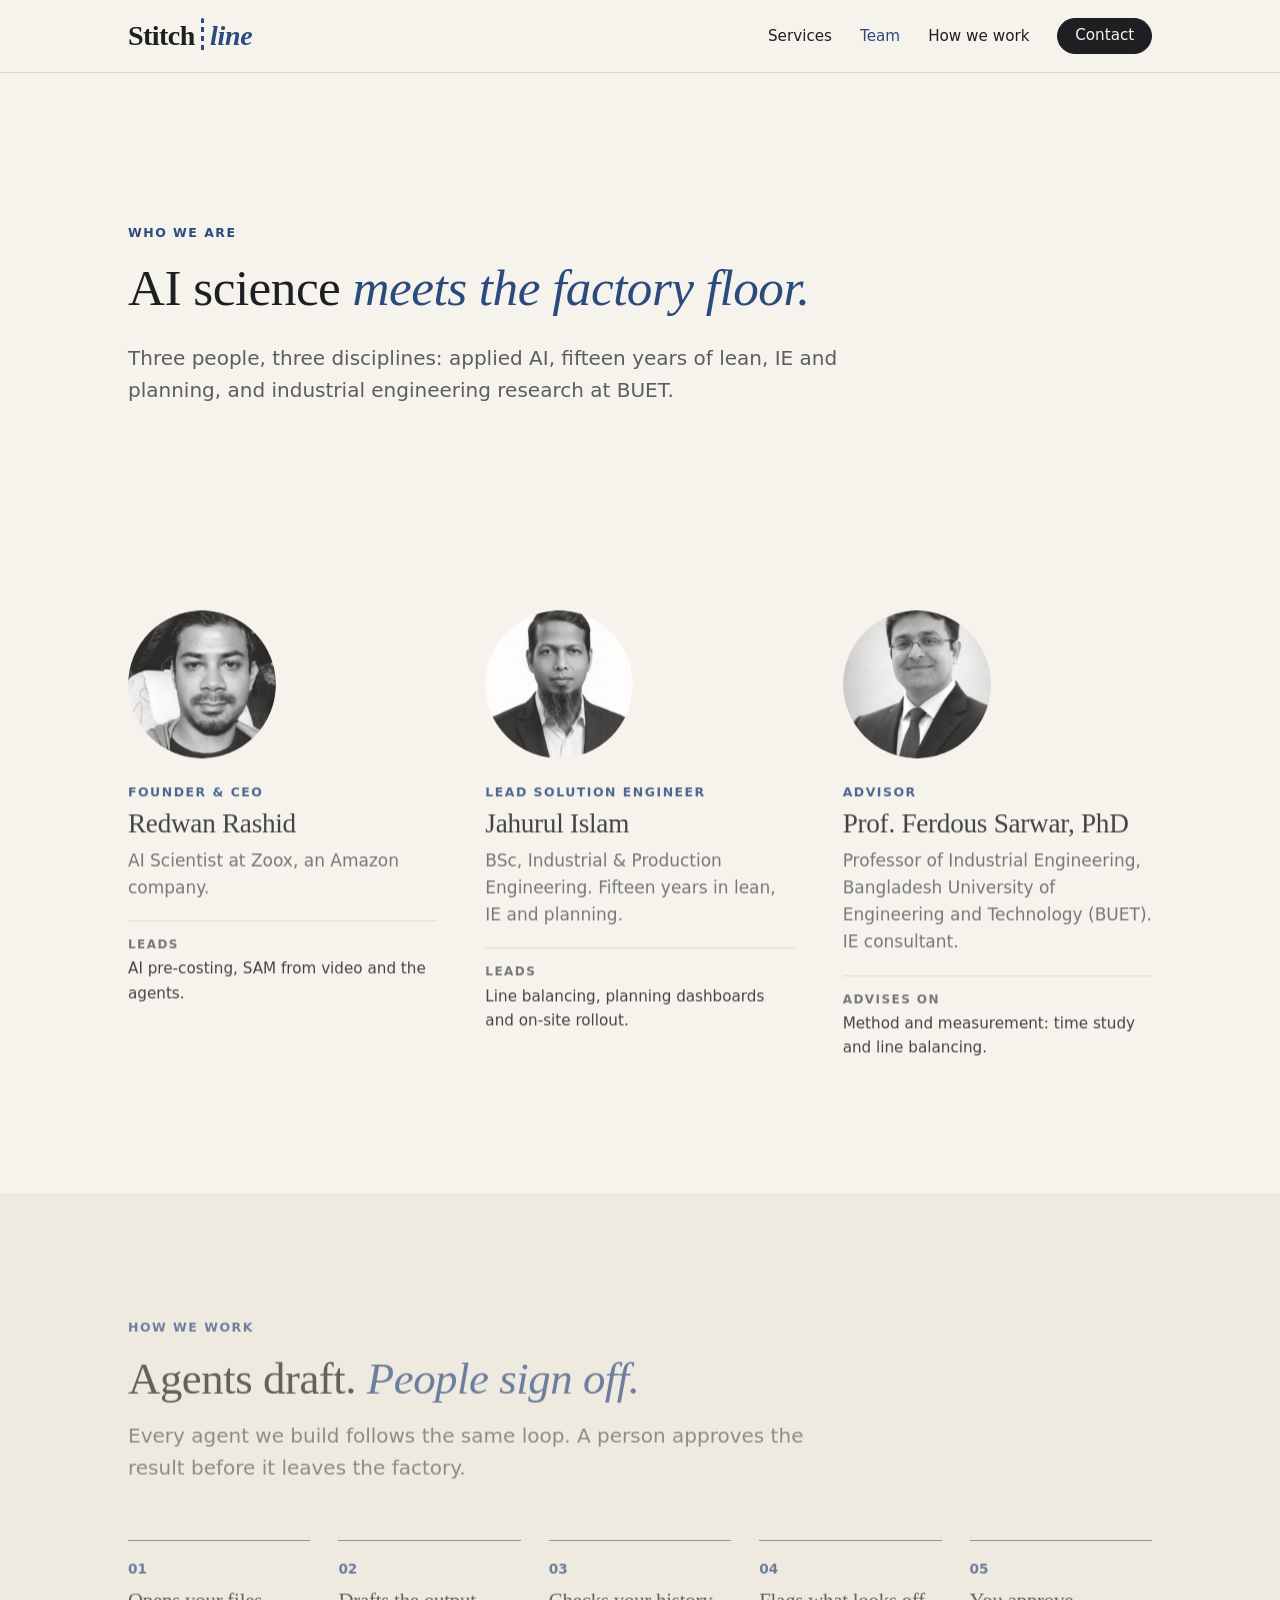
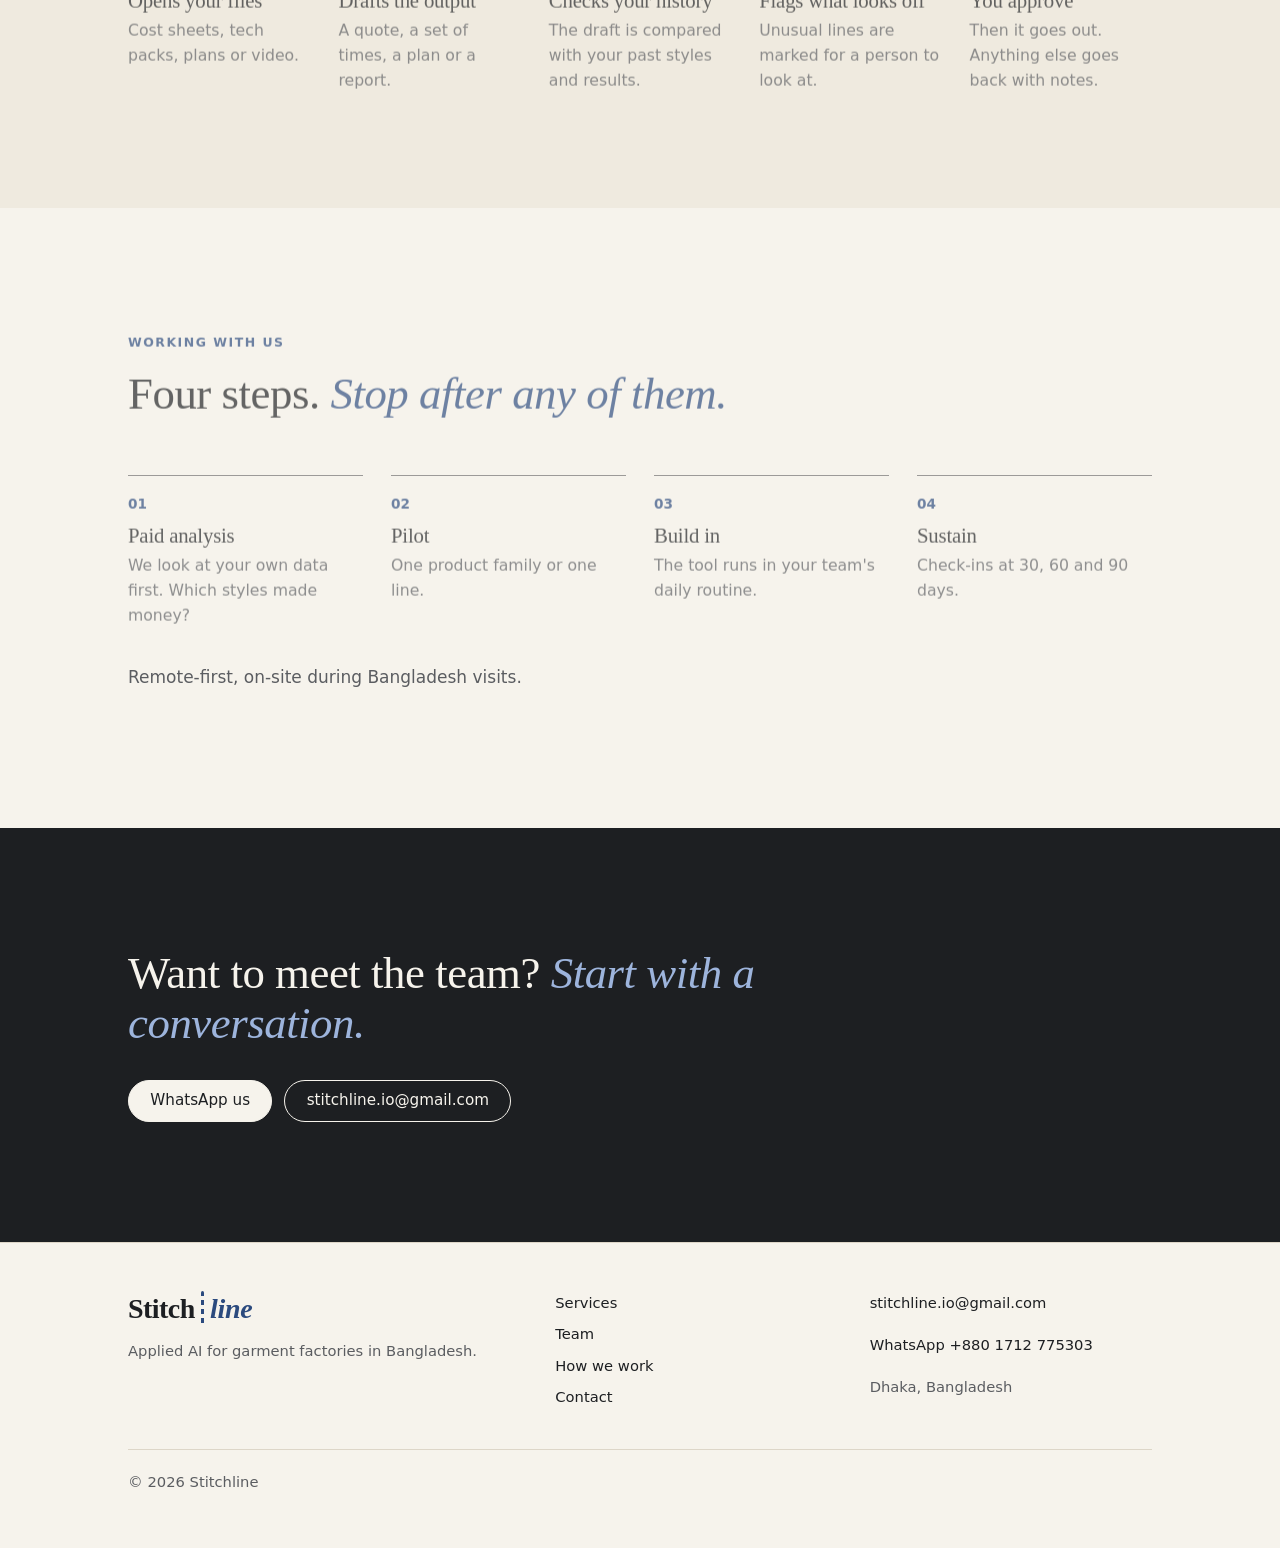
==== commit 39a4430d: "chore: canonical links point to stitchlinebd.com Co-Authored-By: Claude Opus 5.5 <noreply@anthropic." ====
--- a/about.html
+++ b/about.html
@@ -6,7 +6,7 @@
 <title>Moved · Stitchline</title>
 <meta name="robots" content="noindex">
 <meta http-equiv="refresh" content="0; url=team.html">
-<link rel="canonical" href="https://redwanr.github.io/stitchline/team.html">
+<link rel="canonical" href="https://stitchlinebd.com/team.html">
 <link rel="icon" href="assets/favicon.svg" type="image/svg+xml">
 <link rel="stylesheet" href="assets/site.css">
 </head>
--- a/assets/site.css
+++ b/assets/site.css
@@ -42,7 +42,7 @@
   margin: 0;
   overflow-wrap: break-word;
 }
-h1 { font-size: clamp(2.3rem, 5.6vw, 4.4rem); }
+h1 { font-size: clamp(2rem, 4vw, 3.2rem); }
 h2 { font-size: clamp(1.8rem, 3.6vw, 2.8rem); }
 h3 { font-size: clamp(1.3rem, 2vw, 1.6rem); }
 h1 em, h2 em { font-style: italic; color: var(--accent); }
@@ -95,13 +95,37 @@
   flex-wrap: wrap;
 }
 .logo {
+  display: inline-flex;
+  align-items: center;
+  line-height: 1;
   font-family: var(--serif);
-  font-size: 1.4rem;
+  font-size: 1.75rem;
+  font-weight: 650;
+  letter-spacing: -0.02em;
   color: var(--ink);
   text-decoration: none;
-  letter-spacing: 0.01em;
-}
-.logo span { color: var(--accent); }
+}
+.logo em { font-style: italic; font-weight: 600; letter-spacing: -0.01em; color: var(--accent); }
+.logo .seam {
+  display: inline-block;
+  width: 3.5px;
+  height: 1.3em;
+  margin: 0 0.2em 0 0.22em;
+  border-radius: 2px;
+  background: repeating-linear-gradient(to bottom, var(--accent) 0 5px, transparent 5px 9px);
+}
+.logo:hover .seam { background: repeating-linear-gradient(to bottom, var(--ink) 0 5px, transparent 5px 9px); }
+
+/* Homepage load: the seam stitches top to bottom, then "line" slides in. */
+.logo--animate .seam { animation: stitch-down 0.7s steps(7, end) 0.15s both; }
+.logo--animate em { animation: line-in 0.6s cubic-bezier(.2,.7,.2,1) 0.85s both; }
+.logo--animate .word { animation: word-in 0.5s ease-out both; }
+@keyframes stitch-down { from { clip-path: inset(0 0 100% 0); } to { clip-path: inset(0 0 0 0); } }
+@keyframes line-in { from { opacity: 0; transform: translateX(-10px); } to { opacity: 1; transform: none; } }
+@keyframes word-in { from { opacity: 0; } to { opacity: 1; } }
+@media (prefers-reduced-motion: reduce) {
+  .logo--animate .seam, .logo--animate em, .logo--animate .word { animation: none; }
+}
 .nav-links {
   display: flex;
   align-items: center;
@@ -111,7 +135,7 @@
   padding: 0;
 }
 .nav-links a:not(.btn) { color: var(--ink); text-decoration: none; font-size: 0.95rem; }
-.nav-links a:not(.btn):hover, .nav-links a[aria-current="page"] { color: var(--accent); }
+.nav-links a:not(.btn):hover, .nav-links a[aria-current="page"]:not(.btn) { color: var(--accent); }
 .nav-links .btn { padding: 0.6em 1.1em; }
 .nav-toggle {
   display: none;
@@ -146,7 +170,7 @@
 .section-head h2 { margin-bottom: 0.6rem; }
 
 .hero { padding: clamp(64px, 12vw, 150px) 0 clamp(56px, 9vw, 110px); }
-.hero h1 { max-width: 15em; margin-bottom: 1.6rem; }
+.hero h1 { max-width: 19em; margin-bottom: 1.6rem; }
 
 /* Services list (home) */
 .svc-list {
@@ -187,8 +211,8 @@
   margin: 0;
   padding: 0;
   display: grid;
-  grid-template-columns: repeat(auto-fit, minmax(200px, 1fr));
-  gap: 32px;
+  grid-template-columns: repeat(auto-fit, minmax(170px, 1fr));
+  gap: 28px;
   counter-reset: step;
 }
 .steps li { border-top: 1px solid var(--ink); padding-top: 18px; }
@@ -281,6 +305,7 @@
 .contact-band .btn:hover { background: #9db4dc; border-color: #9db4dc; color: var(--ink); }
 .contact-band .btn--ghost { background: transparent; color: var(--paper); }
 .contact-band .btn--ghost:hover { background: var(--paper); color: var(--ink); }
+.contact-band :focus-visible { outline-color: #9db4dc; }
 
 /* Footer */
 .footer { border-top: 1px solid var(--rule); padding: 48px 0 40px; font-size: 0.92rem; color: var(--muted); }
@@ -289,7 +314,7 @@
 .footer ul { list-style: none; margin: 0; padding: 0; display: grid; gap: 8px; }
 .footer a { color: var(--ink); text-decoration: none; }
 .footer a:hover { color: var(--accent); }
-.footer .logo { display: inline-block; margin-bottom: 8px; }
+.footer .logo { margin-bottom: 12px; }
 .footer .legal { grid-column: 1 / -1; border-top: 1px solid var(--rule); padding-top: 20px; margin-top: 8px; }
 
 /* Redirect stubs */
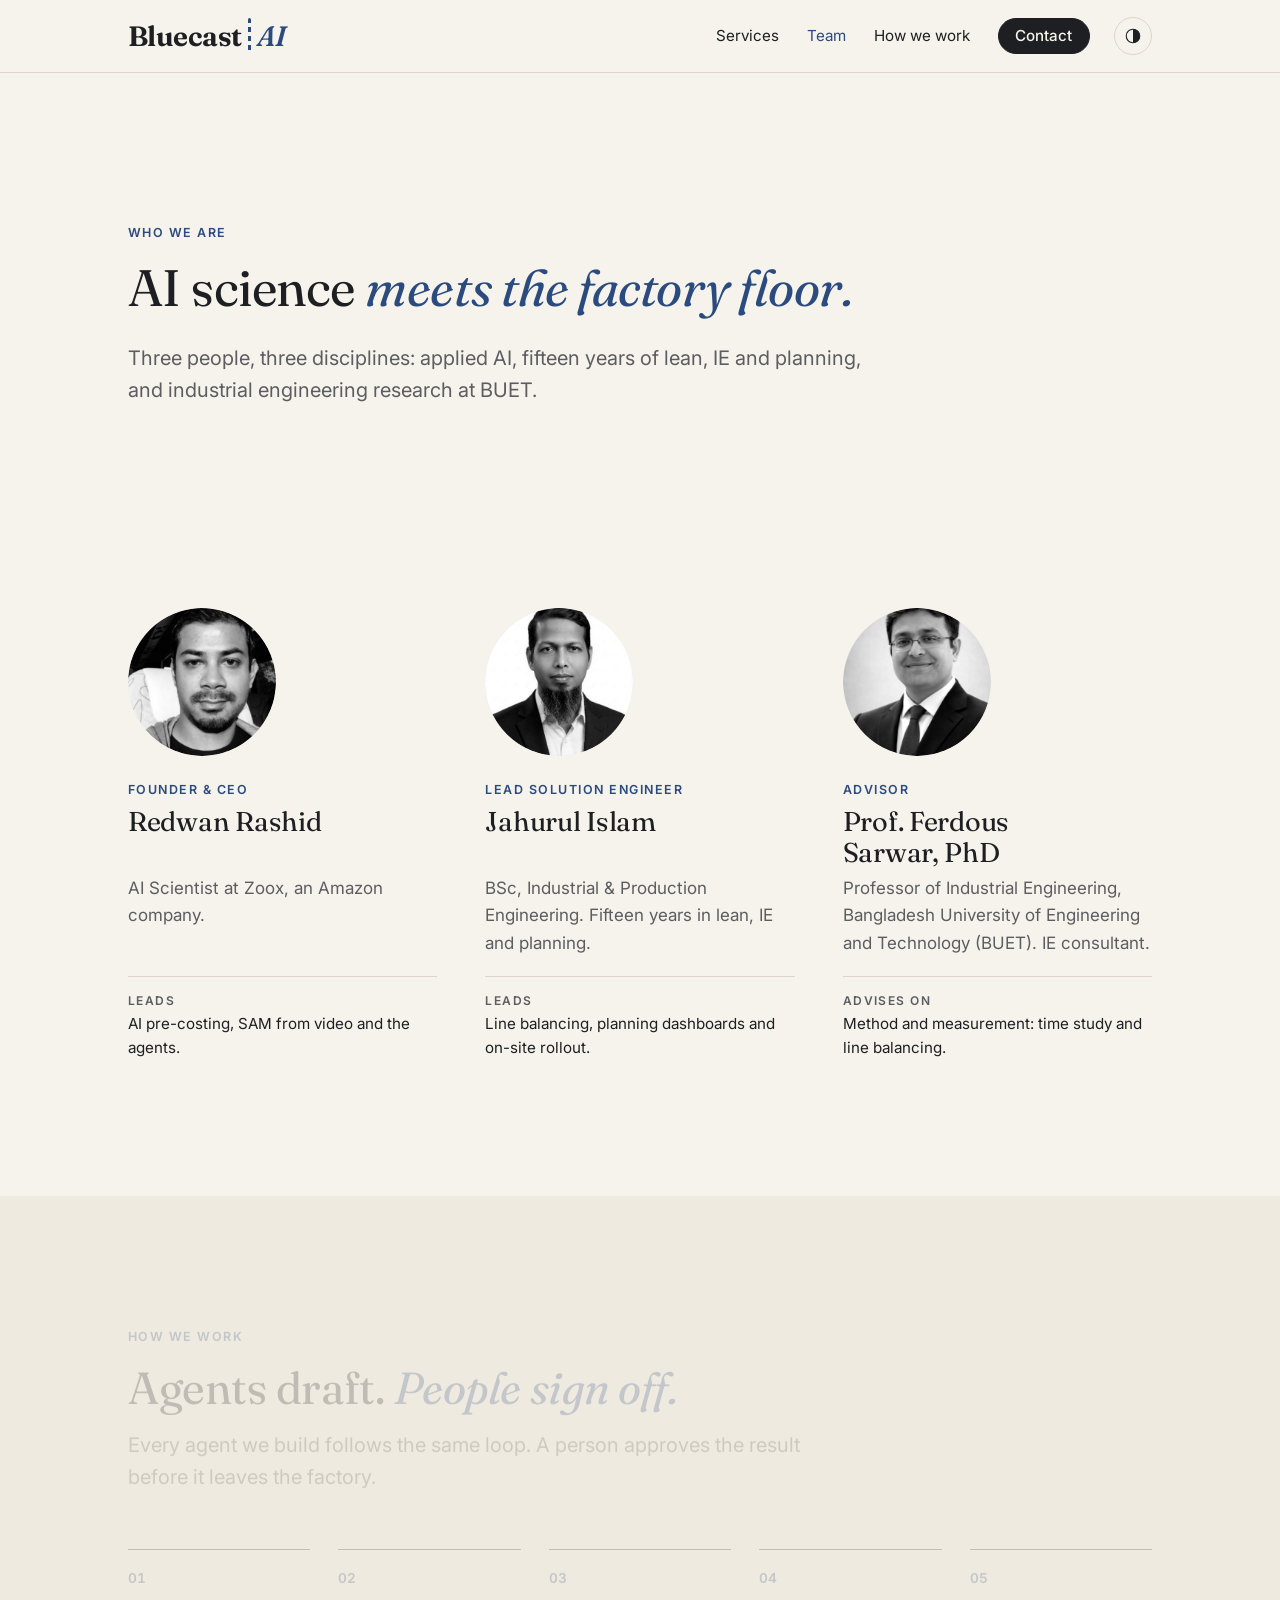
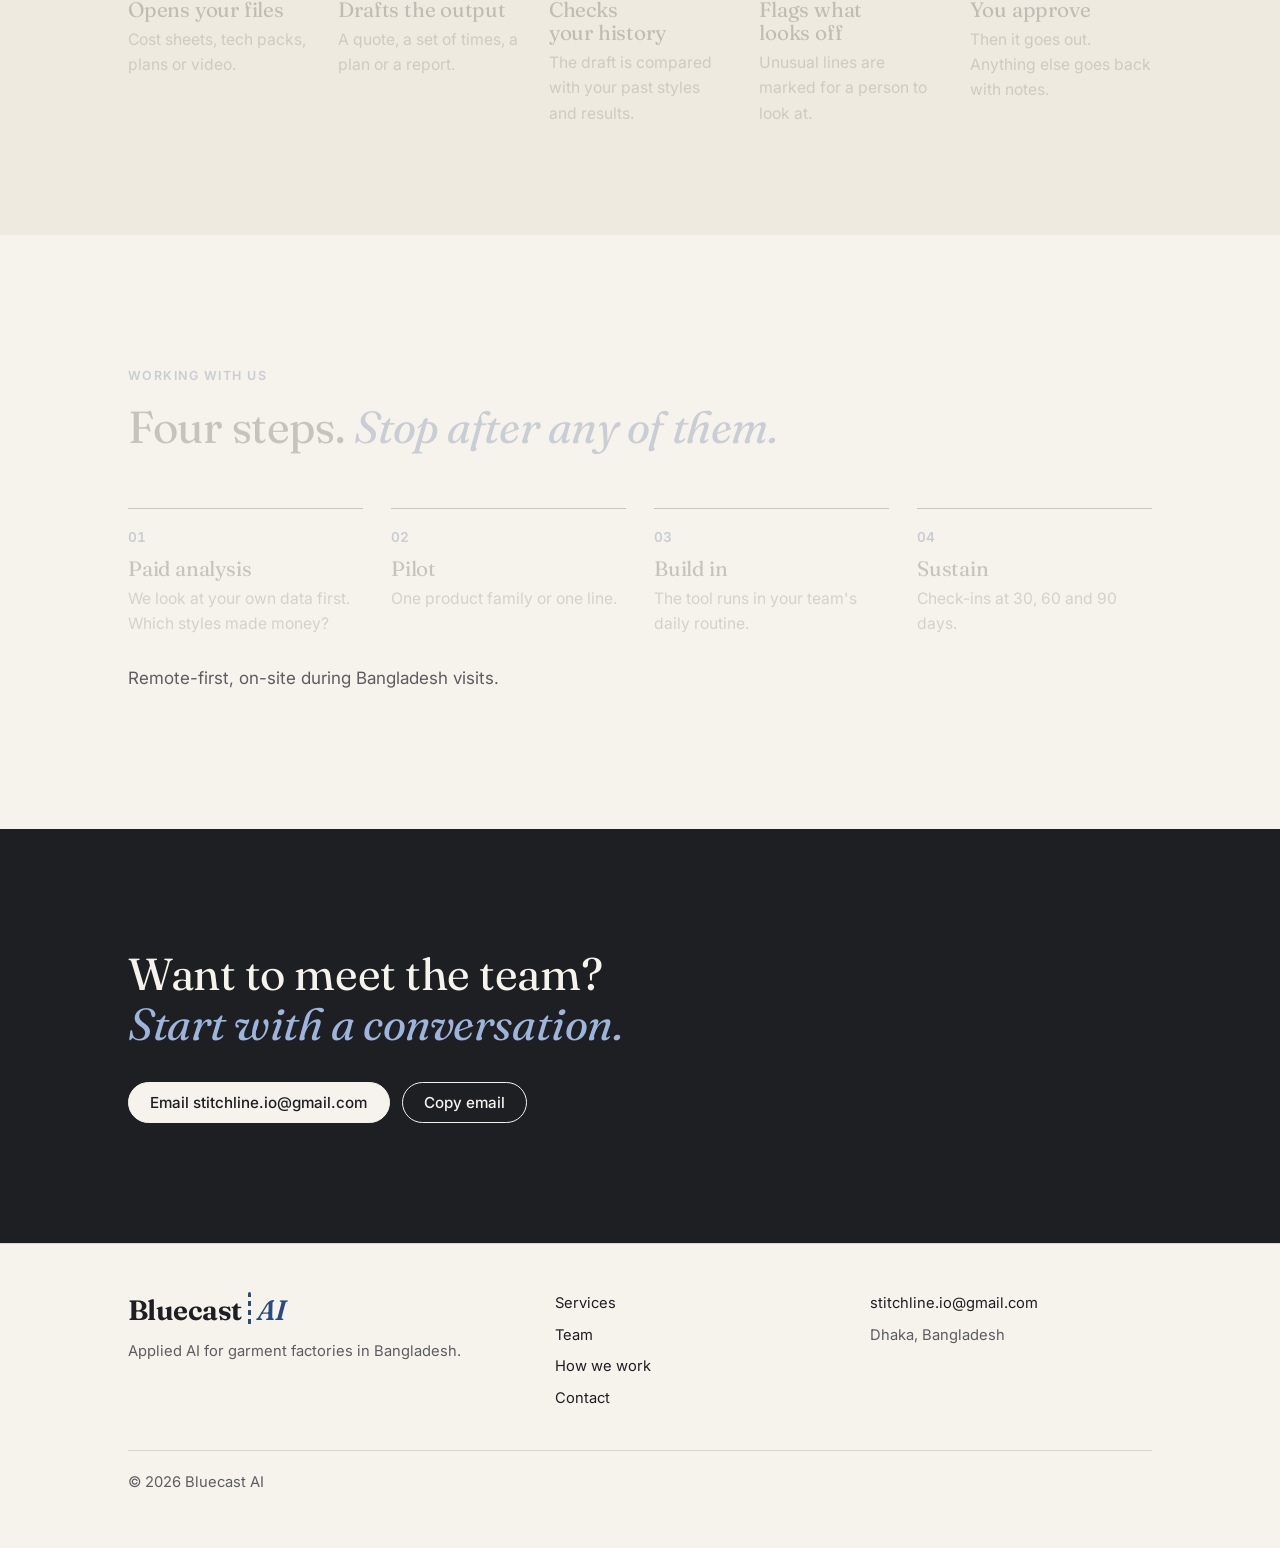
==== commit f6d5aef5: "Rebrand site to Bluecast AI on bluecast-ai.com Swap name, logo text, canonical and Open Graph URLs, " ====
--- a/about.html
+++ b/about.html
@@ -3,10 +3,10 @@
 <head>
 <meta charset="utf-8">
 <meta name="viewport" content="width=device-width, initial-scale=1">
-<title>Moved · Stitchline</title>
+<title>Moved · Bluecast AI</title>
 <meta name="robots" content="noindex">
 <meta http-equiv="refresh" content="0; url=team.html">
-<link rel="canonical" href="https://stitchlinebd.com/team.html">
+<link rel="canonical" href="https://bluecast-ai.com/team.html">
 <link rel="icon" href="assets/favicon.svg" type="image/svg+xml">
 <link rel="stylesheet" href="assets/site.css">
 </head>
--- a/assets/site.css
+++ b/assets/site.css
@@ -1,4 +1,4 @@
-/* Stitchline — shared styles. Editorial calm: warm paper, serif headlines, one indigo accent. */
+/* Bluecast AI — shared styles. Editorial calm: warm paper, serif headlines, one indigo accent. */
 
 :root {
   --paper: #f6f3ec;
@@ -7,10 +7,45 @@
   --muted: #5b5d61;
   --rule: #ddd6c8;
   --accent: #2b4a7e;
+  --on-accent: #fff;
+  --accent-on-band: #9db4dc;
+  --muted-on-band: #c9c4b8;
+  color-scheme: light;
   --serif: "Fraunces", Georgia, "Times New Roman", serif;
   --sans: "Inter", system-ui, -apple-system, "Segoe UI", Roboto, sans-serif;
   --wrap: 1120px;
   --gutter: clamp(20px, 5vw, 48px);
+}
+
+/* Dark tokens. Screen only, so print stays on paper. Ink and paper swap,
+   which also turns the closing band into the page's one light moment. */
+@media screen and (prefers-color-scheme: dark) {
+  :root:not([data-theme="light"]) {
+    --paper: #17191c;
+    --paper-2: #1f2226;
+    --ink: #ece7dc;
+    --muted: #a9a79f;
+    --rule: #34373c;
+    --accent: #9db4dc;
+    --on-accent: #17191c;
+    --accent-on-band: #2b4a7e;
+    --muted-on-band: #5b5d61;
+    color-scheme: dark;
+  }
+}
+@media screen {
+  :root[data-theme="dark"] {
+    --paper: #17191c;
+    --paper-2: #1f2226;
+    --ink: #ece7dc;
+    --muted: #a9a79f;
+    --rule: #34373c;
+    --accent: #9db4dc;
+    --on-accent: #17191c;
+    --accent-on-band: #2b4a7e;
+    --muted-on-band: #5b5d61;
+    color-scheme: dark;
+  }
 }
 
 *, *::before, *::after { box-sizing: border-box; }
@@ -34,6 +69,8 @@
 
 :focus-visible { outline: 2px solid var(--accent); outline-offset: 3px; }
 
+::selection { background: var(--accent); color: var(--paper); }
+
 h1, h2, h3 {
   font-family: var(--serif);
   font-weight: 400;
@@ -41,6 +78,7 @@
   letter-spacing: -0.01em;
   margin: 0;
   overflow-wrap: break-word;
+  text-wrap: balance;
 }
 h1 { font-size: clamp(2rem, 4vw, 3.2rem); }
 h2 { font-size: clamp(1.8rem, 3.6vw, 2.8rem); }
@@ -48,6 +86,8 @@
 h1 em, h2 em { font-style: italic; color: var(--accent); }
 
 p { margin: 0 0 1em; }
+
+.nowrap { white-space: nowrap; }
 
 .wrap { max-width: var(--wrap); margin: 0 auto; padding: 0 var(--gutter); }
 
@@ -64,6 +104,8 @@
 .lede { font-size: clamp(1.08rem, 1.6vw, 1.25rem); color: var(--muted); max-width: 38em; }
 
 .muted { color: var(--muted); }
+
+.nowrap { white-space: nowrap; }
 
 /* Buttons */
 .btn {
@@ -79,9 +121,12 @@
   text-decoration: none;
   transition: background 0.2s, color 0.2s;
 }
-.btn:hover { background: var(--accent); border-color: var(--accent); color: #fff; }
+.btn:hover { background: var(--accent); border-color: var(--accent); color: var(--on-accent); }
 .btn--ghost { background: transparent; color: var(--ink); }
 .btn--ghost:hover { background: var(--ink); border-color: var(--ink); color: var(--paper); }
+.btn { cursor: pointer; }
+.copy-btn { display: none; }
+.js .copy-btn { display: inline-flex; }
 .btn-row { display: flex; flex-wrap: wrap; gap: 12px; margin-top: 2rem; }
 
 /* Nav */
@@ -89,11 +134,11 @@
 .nav .wrap {
   display: flex;
   align-items: center;
-  justify-content: space-between;
   gap: 24px;
   min-height: 72px;
   flex-wrap: wrap;
 }
+.nav .logo { margin-right: auto; }
 .logo {
   display: inline-flex;
   align-items: center;
@@ -116,7 +161,7 @@
 }
 .logo:hover .seam { background: repeating-linear-gradient(to bottom, var(--ink) 0 5px, transparent 5px 9px); }
 
-/* Homepage load: the seam stitches top to bottom, then "line" slides in. */
+/* Homepage load: the seam stitches top to bottom, then "AI" slides in. */
 .logo--animate .seam { animation: stitch-down 0.7s steps(7, end) 0.15s both; }
 .logo--animate em { animation: line-in 0.6s cubic-bezier(.2,.7,.2,1) 0.85s both; }
 .logo--animate .word { animation: word-in 0.5s ease-out both; }
@@ -127,6 +172,7 @@
   .logo--animate .seam, .logo--animate em, .logo--animate .word { animation: none; }
 }
 .nav-links {
+  order: 1;
   display: flex;
   align-items: center;
   gap: 28px;
@@ -137,20 +183,49 @@
 .nav-links a:not(.btn) { color: var(--ink); text-decoration: none; font-size: 0.95rem; }
 .nav-links a:not(.btn):hover, .nav-links a[aria-current="page"]:not(.btn) { color: var(--accent); }
 .nav-links .btn { padding: 0.6em 1.1em; }
+/* Needs site.js, so it stays hidden until .js is set. */
+.theme-toggle {
+  display: none;
+  order: 2;
+  align-items: center;
+  justify-content: center;
+  width: 38px;
+  height: 38px;
+  padding: 0;
+  background: none;
+  border: 1px solid var(--rule);
+  border-radius: 50%;
+  color: var(--ink);
+  cursor: pointer;
+  transition: color 0.2s, border-color 0.2s;
+}
+.js .theme-toggle { display: inline-flex; }
+.theme-toggle:hover { color: var(--accent); border-color: var(--accent); }
+.theme-toggle svg { width: 18px; height: 18px; transition: transform 0.3s cubic-bezier(.2,.7,.2,1); }
+.theme-toggle.is-dark svg { transform: rotate(180deg); }
+@media (prefers-reduced-motion: reduce) {
+  .theme-toggle svg { transition: none; }
+}
 .nav-toggle {
   display: none;
   background: none;
   border: 1px solid var(--rule);
   border-radius: 999px;
-  padding: 0.5em 1em;
+  min-height: 44px;
+  padding: 0.5em 1.1em;
   font: 500 0.9rem var(--sans);
   color: var(--ink);
   cursor: pointer;
 }
 
 @media (max-width: 860px) {
+  .nav .wrap { gap: 10px; }
+  .nav-links { order: 3; }
+  .theme-toggle { order: 1; width: 44px; height: 44px; }
+  .nav-toggle { order: 2; }
   .js .nav-toggle { display: inline-block; }
   .js .nav-links { display: none; }
+  .js .nav.is-open .wrap { padding-top: 14px; }
   .js .nav.is-open .nav-links {
     display: flex;
     flex-direction: column;
@@ -170,6 +245,7 @@
 .section-head h2 { margin-bottom: 0.6rem; }
 
 .hero { padding: clamp(64px, 12vw, 150px) 0 clamp(56px, 9vw, 110px); }
+.hero--short { padding-bottom: clamp(24px, 4vw, 40px); }
 .hero h1 { max-width: 19em; margin-bottom: 1.6rem; }
 
 /* Services list (home) */
@@ -183,15 +259,17 @@
 }
 .svc-list li { border-bottom: 1px solid var(--rule); }
 .svc-list li:nth-child(odd) { border-right: 1px solid var(--rule); }
-.svc-list li:last-child:nth-child(odd) { border-right: 0; }
+.svc-list li:last-child:nth-child(odd) { border-right: 0; grid-column: 1 / -1; }
 .svc-list a {
   display: grid;
   grid-template-columns: 2.6rem 1fr;
+  align-content: start;
   gap: 4px 12px;
   padding: 28px 24px 28px 0;
   color: inherit;
   text-decoration: none;
   height: 100%;
+  align-content: start;
 }
 .svc-list li:nth-child(even) a { padding-left: 28px; }
 .svc-list .num { font-size: 0.85rem; color: var(--muted); padding-top: 0.35em; font-variant-numeric: tabular-nums; }
@@ -236,17 +314,24 @@
 .faces { display: flex; }
 .faces img {
   width: 76px; height: 76px; border-radius: 50%;
-  border: 3px solid var(--paper-2);
+  border: 3px solid var(--paper);
   margin-left: -14px;
 }
 .faces img:first-child { margin-left: 0; }
 
 .team-grid { display: grid; grid-template-columns: repeat(3, minmax(0, 1fr)); gap: clamp(24px, 4vw, 48px); }
 @media (max-width: 900px) { .team-grid { grid-template-columns: 1fr; max-width: 34em; } }
+.person { display: flex; flex-direction: column; }
+.person .cred { flex: 1; }
 .person img { width: 148px; height: 148px; border-radius: 50%; margin-bottom: 24px; }
 .person .eyebrow { margin-bottom: 0.4rem; }
-.person h3 { font-size: 1.7rem; margin-bottom: 0.5rem; }
+.person h2 { font-size: 1.7rem; margin-bottom: 0.5rem; }
 .person .cred { color: var(--muted); margin-bottom: 1.2rem; }
+@media (min-width: 901px) {
+  /* Rows shared across the three people, so the "Leads" rules line up. */
+  .team-grid { row-gap: 0; }
+  .person { display: grid; grid-row: span 5; grid-template-rows: subgrid; }
+}
 .person .leads { border-top: 1px solid var(--rule); padding-top: 14px; font-size: 0.95rem; }
 .person .leads b { display: block; font-size: 0.75rem; letter-spacing: 0.12em; text-transform: uppercase; color: var(--muted); font-weight: 600; margin-bottom: 2px; }
 
@@ -299,19 +384,19 @@
 
 .contact-band { background: var(--ink); color: var(--paper); }
 .contact-band h2 { max-width: 18em; }
-.contact-band h2 em { color: #9db4dc; }
-.contact-band p { color: #c9c4b8; }
+.contact-band h2 em { color: var(--accent-on-band); }
+.contact-band p { color: var(--muted-on-band); }
 .contact-band .btn { background: var(--paper); color: var(--ink); border-color: var(--paper); }
-.contact-band .btn:hover { background: #9db4dc; border-color: #9db4dc; color: var(--ink); }
+.contact-band .btn:hover { background: var(--accent-on-band); border-color: var(--accent-on-band); color: var(--paper); }
 .contact-band .btn--ghost { background: transparent; color: var(--paper); }
 .contact-band .btn--ghost:hover { background: var(--paper); color: var(--ink); }
-.contact-band :focus-visible { outline-color: #9db4dc; }
+.contact-band :focus-visible { outline-color: var(--accent-on-band); }
 
 /* Footer */
 .footer { border-top: 1px solid var(--rule); padding: 48px 0 40px; font-size: 0.92rem; color: var(--muted); }
 .footer .wrap { display: grid; grid-template-columns: 1.4fr 1fr 1fr; gap: 32px; }
 @media (max-width: 720px) { .footer .wrap { grid-template-columns: 1fr; } }
-.footer ul { list-style: none; margin: 0; padding: 0; display: grid; gap: 8px; }
+.footer ul { list-style: none; margin: 0; padding: 0; display: grid; gap: 8px; align-content: start; }
 .footer a { color: var(--ink); text-decoration: none; }
 .footer a:hover { color: var(--accent); }
 .footer .logo { margin-bottom: 12px; }
@@ -328,3 +413,14 @@
   * { scroll-behavior: auto !important; }
 }
 html { scroll-behavior: smooth; }
+
+/* Print: everything visible, no interactive chrome, ink band drops its ground. */
+@media print {
+  .reveal-on .reveal { opacity: 1; transform: none; transition: none; }
+  .nav-toggle, .theme-toggle, .js .theme-toggle { display: none; }
+  .js .nav-links { display: flex; }
+  .btn-row { display: none; }
+  .contact-band { background: none; color: var(--ink); }
+  .contact-band h2 em { color: var(--accent); }
+  .contact-band p { color: var(--muted); }
+}
